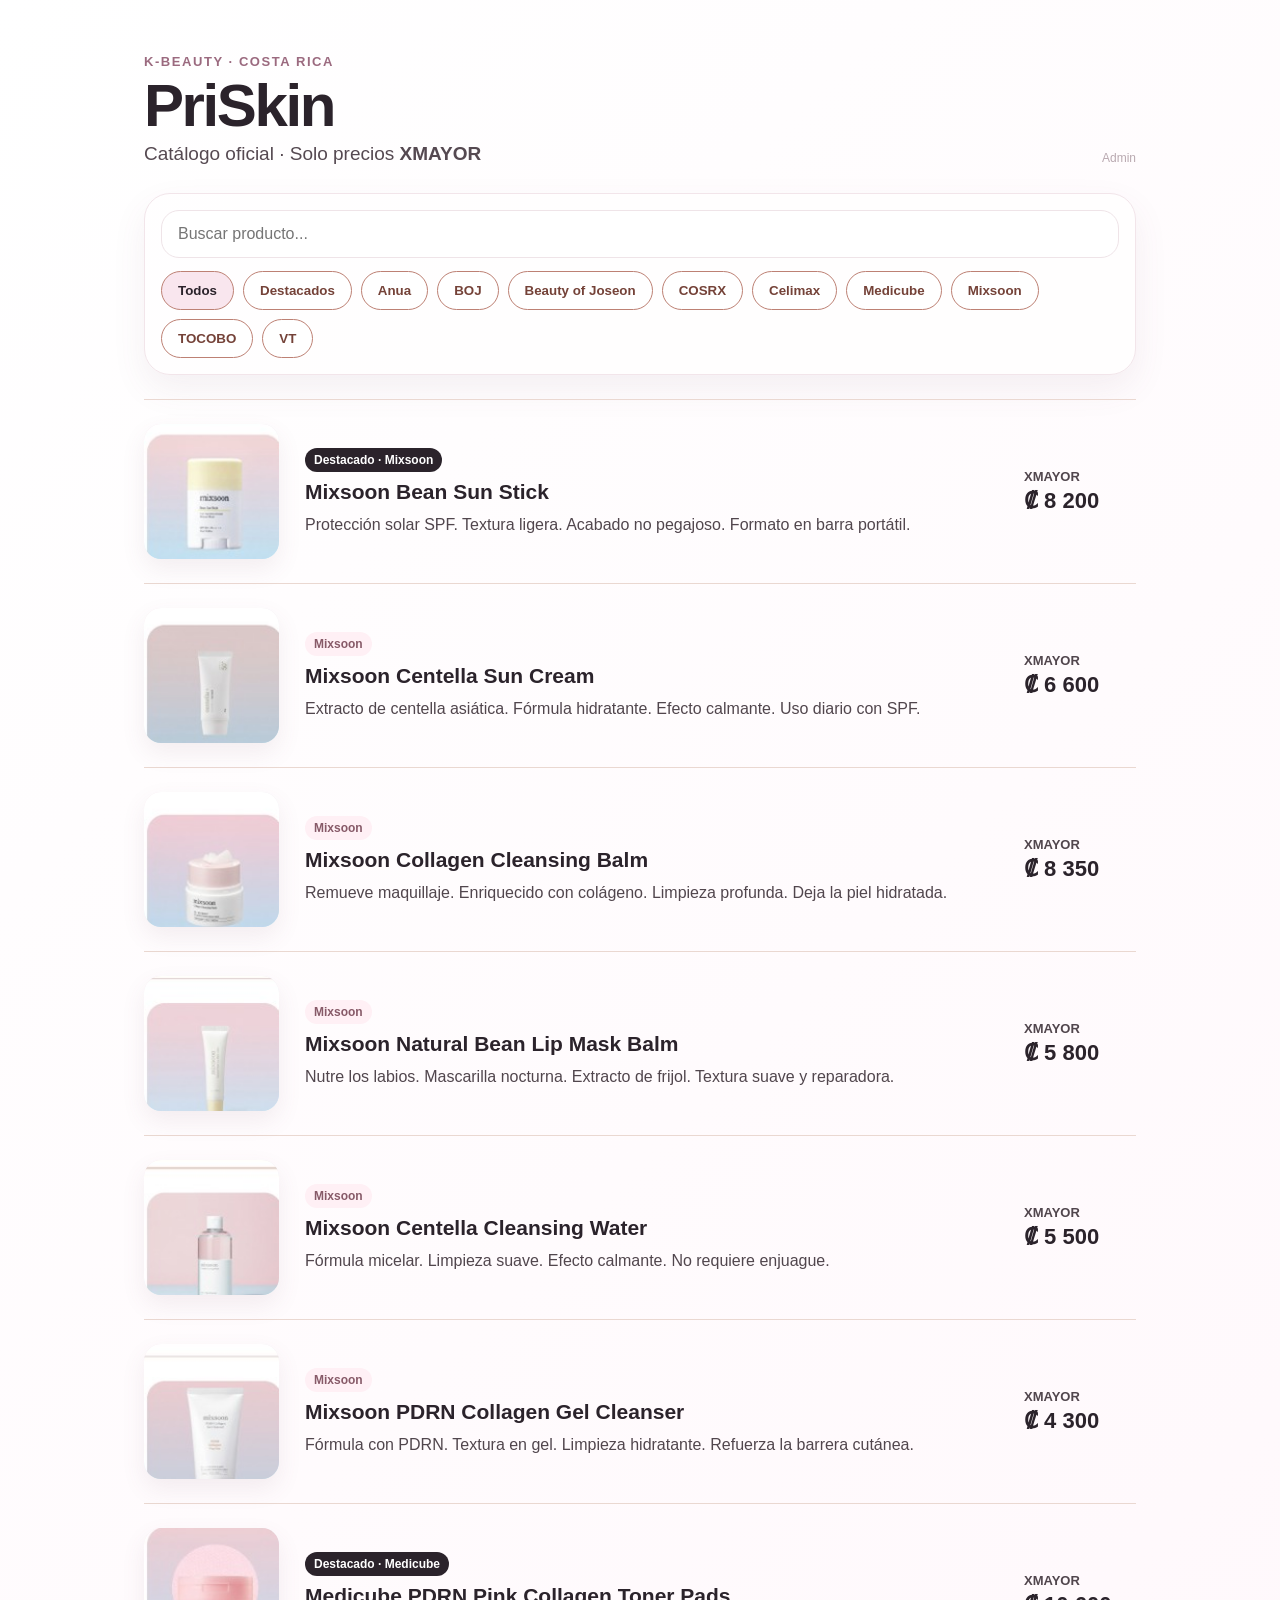
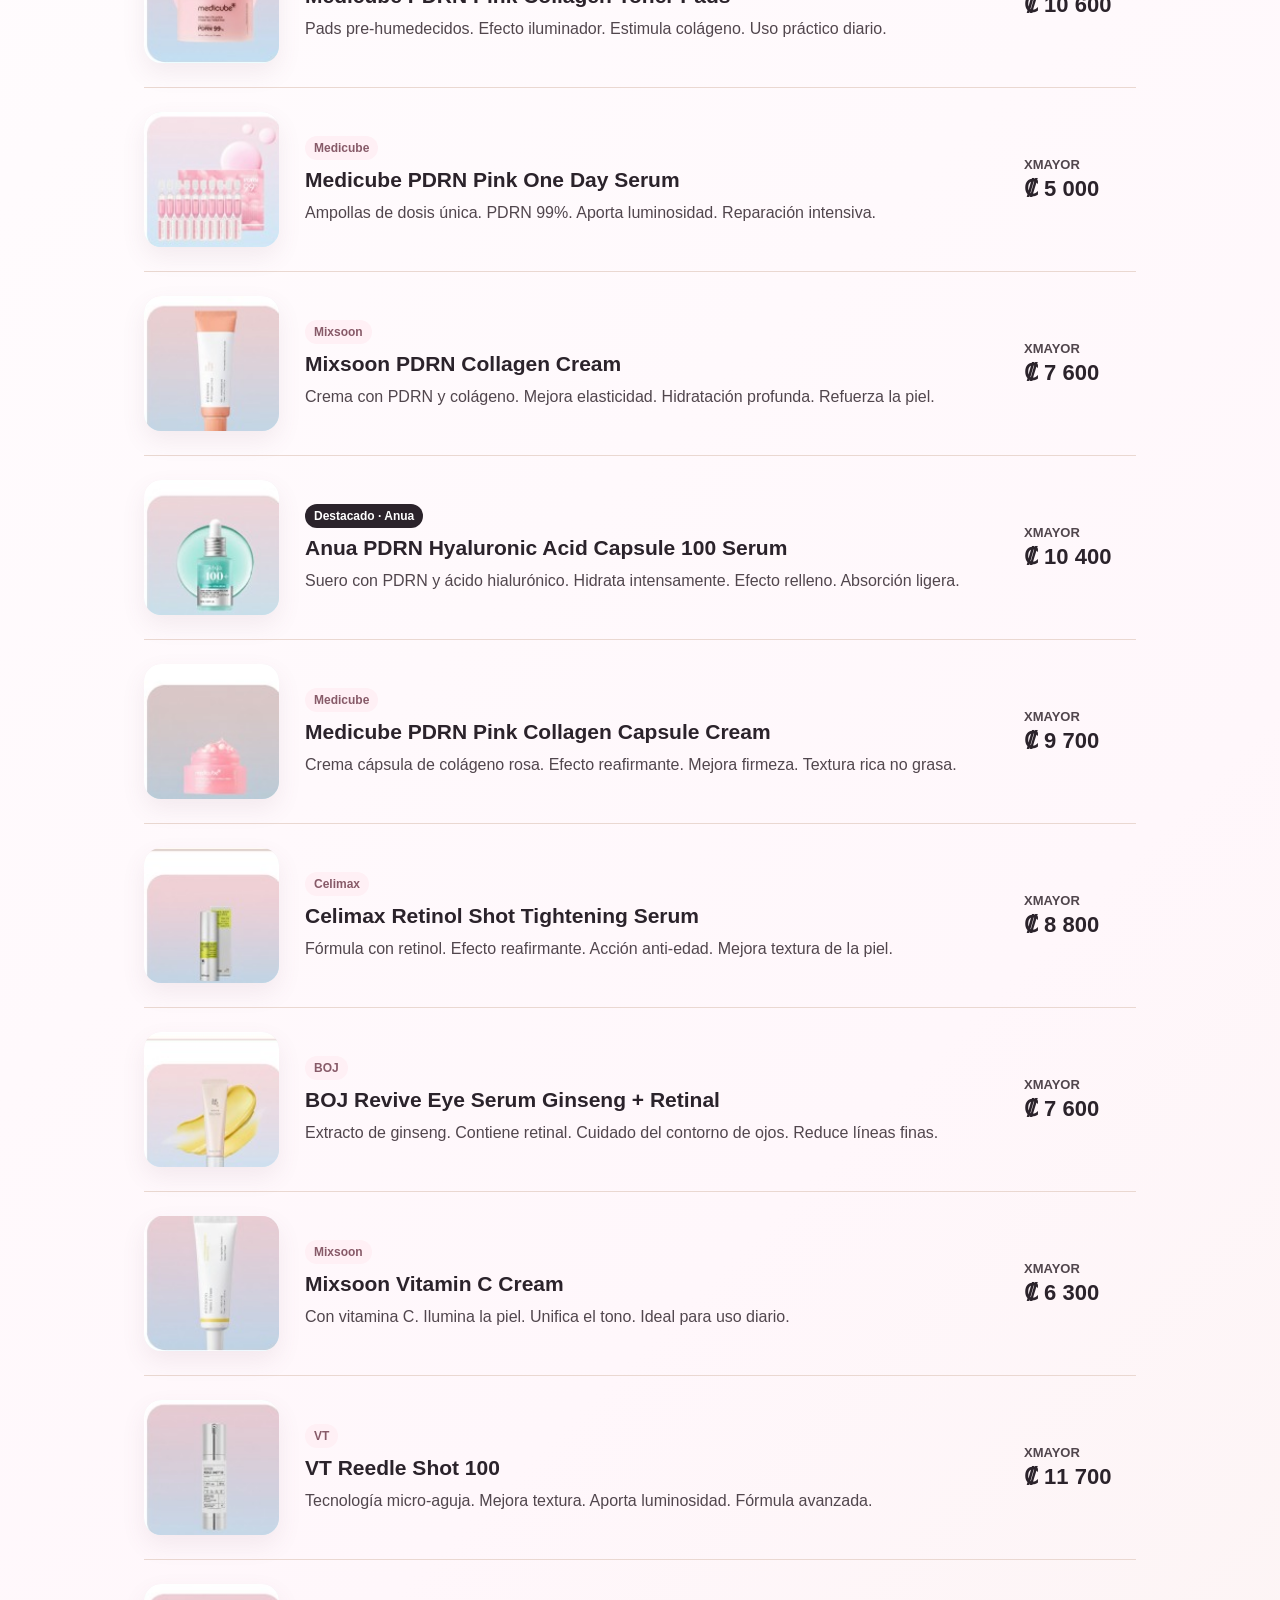
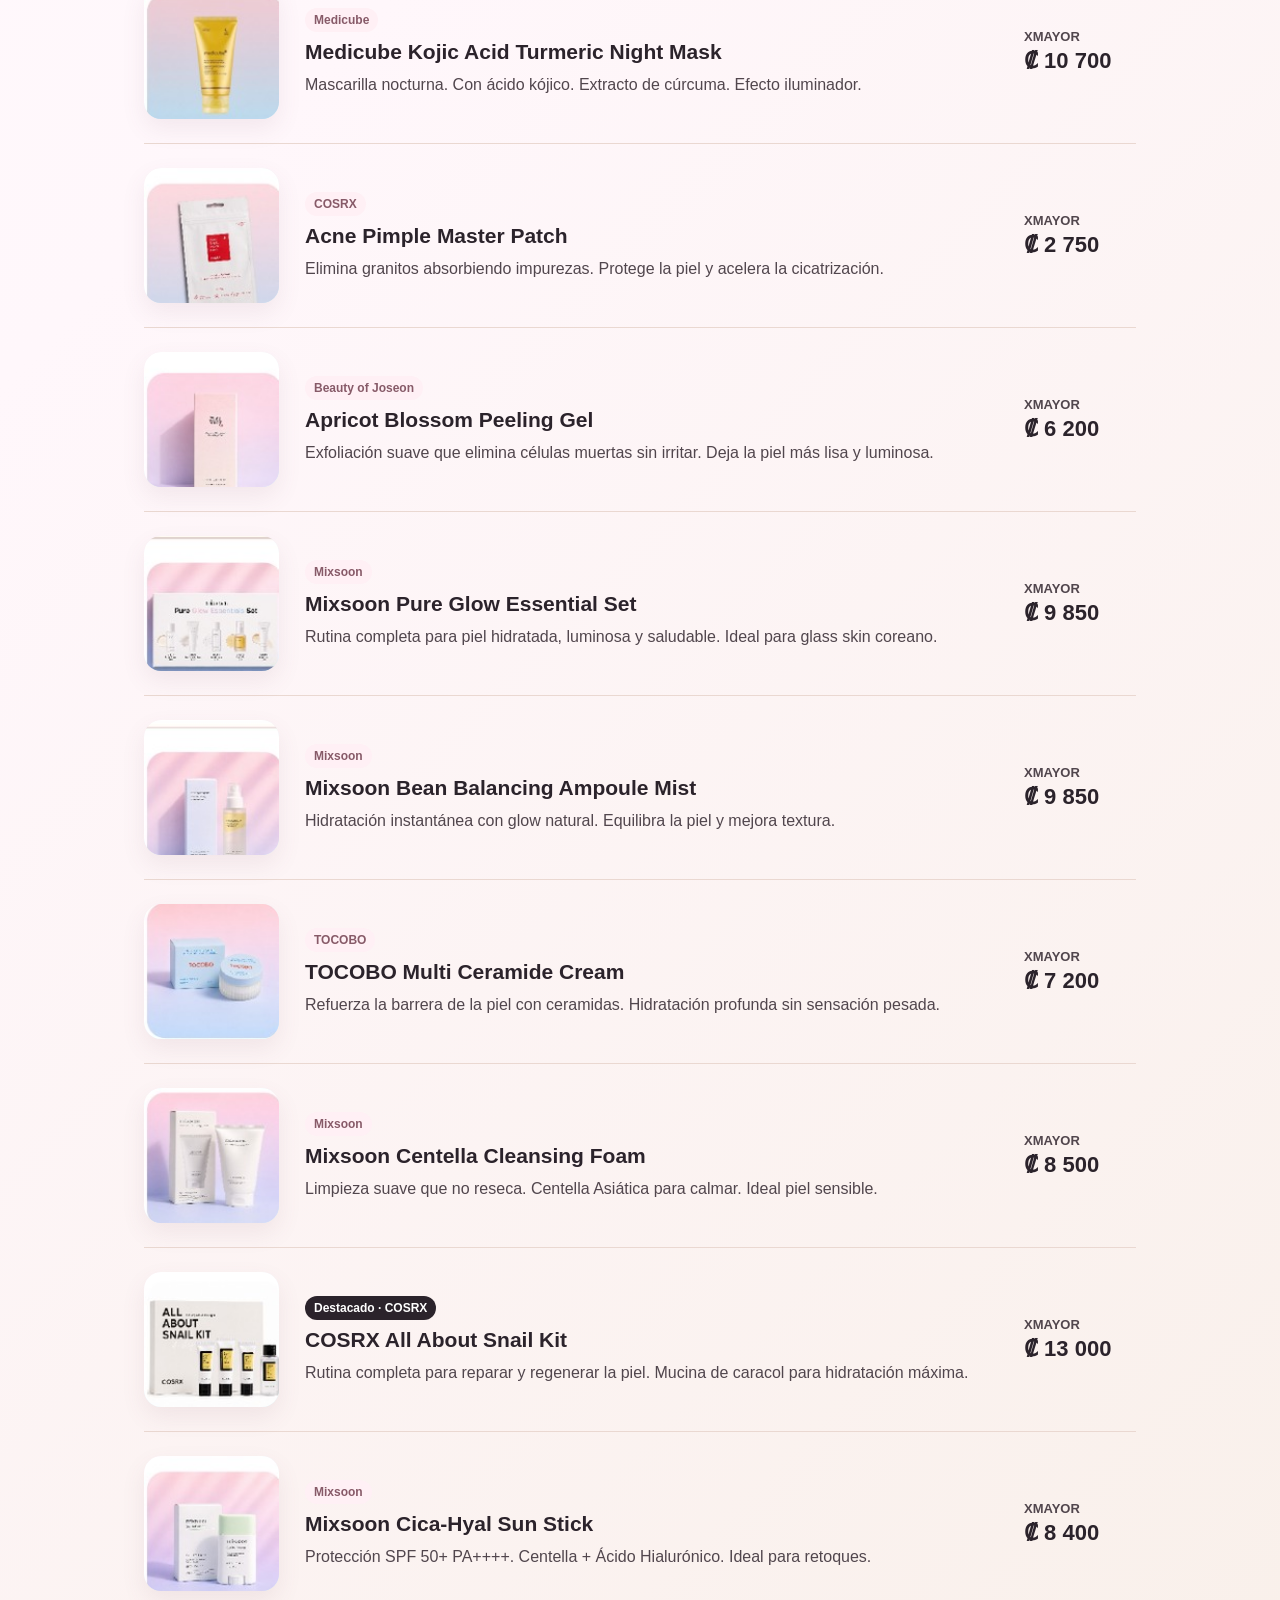
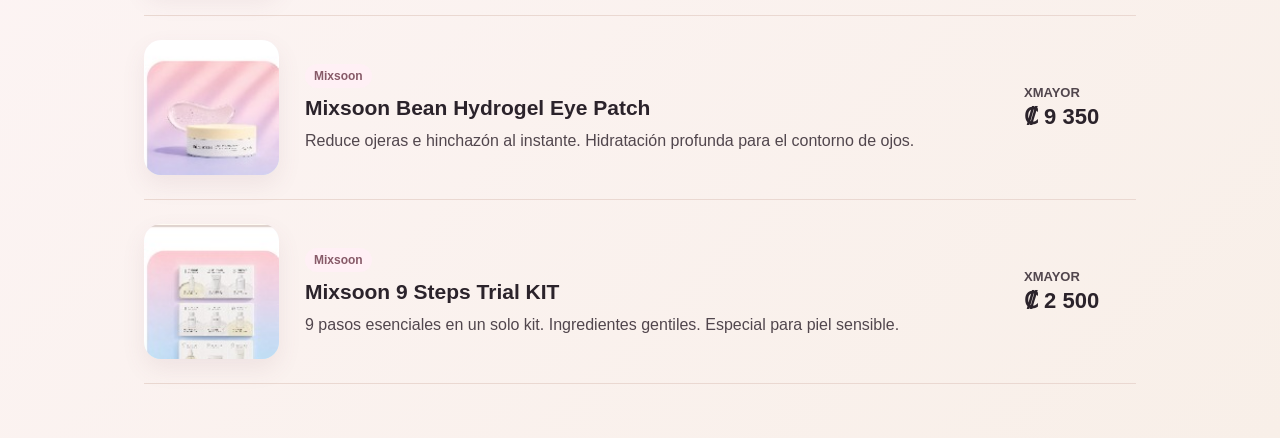
==== index.html @ 5df3b6a4 "Add files via upload Versión 1 PriSkin" ====
<!doctype html>
<html lang="es">
<head>
<meta charset="utf-8"><meta name="viewport" content="width=device-width, initial-scale=1">
<title>PriSkin · Catálogo</title>
<link rel="stylesheet" href="css/styles.css">
</head>
<body>
<main class="page">
  <header class="hero">
    <div>
      <div class="eyebrow">K-Beauty · Costa Rica</div>
      <h1>PriSkin</h1>
      <p>Catálogo oficial · Solo precios <strong>XMAYOR</strong></p>
    </div>
    <a class="admin-link" href="admin.html">Admin</a>
  </header>

  <section class="tools">
    <input id="search" placeholder="Buscar producto...">
    <div id="filters" class="filters"></div>
  </section>

  <section id="catalog" class="catalog"></section>
</main>
<script src="js/catalog.js"></script>
</body>
</html>
---- css/styles.css ----
:root{--ink:#2b232b;--muted:#756871;--line:#ead8d1;--rose:#f9e6ee;--rose2:#fff6fa;--blue:#d5f1f7;--accent:#bd8174;--white:#fff}
*{box-sizing:border-box} body{margin:0;font-family:Arial,Helvetica,sans-serif;background:linear-gradient(135deg,#fff,#fff7fb 55%,#f8efe8);color:var(--ink)}
.page{width:min(1080px,100%);margin:auto;padding:54px 44px}.hero{display:flex;justify-content:space-between;gap:22px;align-items:flex-end;margin-bottom:28px}.small-hero{align-items:center}
.eyebrow{font-size:13px;text-transform:uppercase;letter-spacing:.12em;color:#9b6a7f;font-weight:900;margin-bottom:9px}
h1{font-size:60px;letter-spacing:-2.4px;line-height:.92;margin:0 0 10px;font-weight:900}.hero p{margin:0;color:#554951;font-size:19px}.admin-link{font-size:12px;color:#b9a9b0;text-decoration:none}.admin-link:hover{color:#2b232b}
.tools{background:rgba(255,255,255,.7);border:1px solid #f2e5ea;border-radius:26px;padding:16px;margin-bottom:24px;box-shadow:0 14px 34px rgba(120,80,100,.08)}
.tools input,.login input,.form input,.form textarea,.file-label{width:100%;border:1px solid #efe4e8;border-radius:18px;padding:14px 16px;font:inherit;font-size:16px;background:white}
.filters{display:flex;gap:9px;flex-wrap:wrap;margin-top:13px}.filter{background:#fff;border:1.4px solid var(--accent);color:#744238}.filter.active{background:var(--rose);color:#2b232b}
button,.button{border:0;border-radius:999px;background:var(--ink);color:#fff;padding:11px 16px;font-weight:800;cursor:pointer;text-decoration:none;display:inline-block}button.light,.button.light{background:#f5e7ee;color:#6c4054}
.catalog{border-top:1px solid var(--line)}.card{position:relative;display:grid;grid-template-columns:135px 1fr 112px;gap:26px;align-items:center;min-height:175px;border-bottom:1px solid var(--line);padding:24px 0}
.photo{width:135px;height:135px;border-radius:17px;overflow:hidden;background:linear-gradient(160deg,var(--rose),var(--blue));box-shadow:0 10px 24px rgba(120,80,100,.09)}.photo img{width:100%;height:100%;object-fit:cover;display:block}
.badge{display:inline-block;font-size:12px;color:#875a68;background:#fff0f5;padding:5px 9px;border-radius:999px;font-weight:800;margin-bottom:8px}.featured{background:#2b232b;color:white}
.info h2{font-size:21px;line-height:1.14;margin:0 0 10px}.info p{font-size:16px;line-height:1.36;color:#51464d;margin:0}.price span{display:block;font-size:13px;color:#51464d;font-weight:700;margin-bottom:4px}.price strong{display:block;font-size:22px;white-space:nowrap}.unavailable{opacity:.45}
.login{max-width:430px;margin:70px auto;background:#fff8fb;border:1px solid #efd9e3;border-radius:28px;padding:28px;box-shadow:0 18px 40px rgba(120,80,100,.1)}.login h1{font-size:42px}.login p,.note{color:var(--muted)}.login button{margin-top:12px;width:100%}.login small{display:block;margin-top:14px;color:var(--muted)}.hidden{display:none}
.actions{display:flex;gap:10px;flex-wrap:wrap}.admin-box{background:#fff8fb;border:1px solid #efd9e3;border-radius:24px;padding:20px;margin-bottom:26px}.admin-box h2{margin:0 0 14px}.form{display:grid;grid-template-columns:repeat(2,1fr);gap:10px;margin-bottom:12px}.form textarea{grid-column:1/-1;min-height:86px}.file-label input{margin-top:8px}.note{font-size:13px}.card-actions{display:flex;gap:8px;margin-top:14px;flex-wrap:wrap}.card-actions button{padding:8px 12px;font-size:13px}
@media(max-width:760px){.page{padding:28px 18px}.hero{flex-direction:column;align-items:flex-start}h1{font-size:46px}.card{grid-template-columns:100px 1fr;gap:14px}.photo{width:100px;height:100px}.price{grid-column:2}.form{grid-template-columns:1fr}}
@media print{@page{size:A4;margin:0}body{background:white}.page{width:auto;padding:42px 45px 20px}.admin-link,.tools,.admin-box,.actions,.card-actions{display:none!important}.hero{margin-bottom:20px}h1{font-size:42px;margin-bottom:8px}.hero p{font-size:16px}.card{grid-template-columns:92px 1fr 86px;gap:18px;min-height:122px;padding:12px 0;break-inside:avoid;page-break-inside:avoid}.photo{width:92px;height:92px}.badge{font-size:9px;padding:3px 6px;margin-bottom:5px}.info h2{font-size:14px;margin-bottom:5px}.info p{font-size:11.4px;line-height:1.22}.price span{font-size:9.5px}.price strong{font-size:13.5px}}
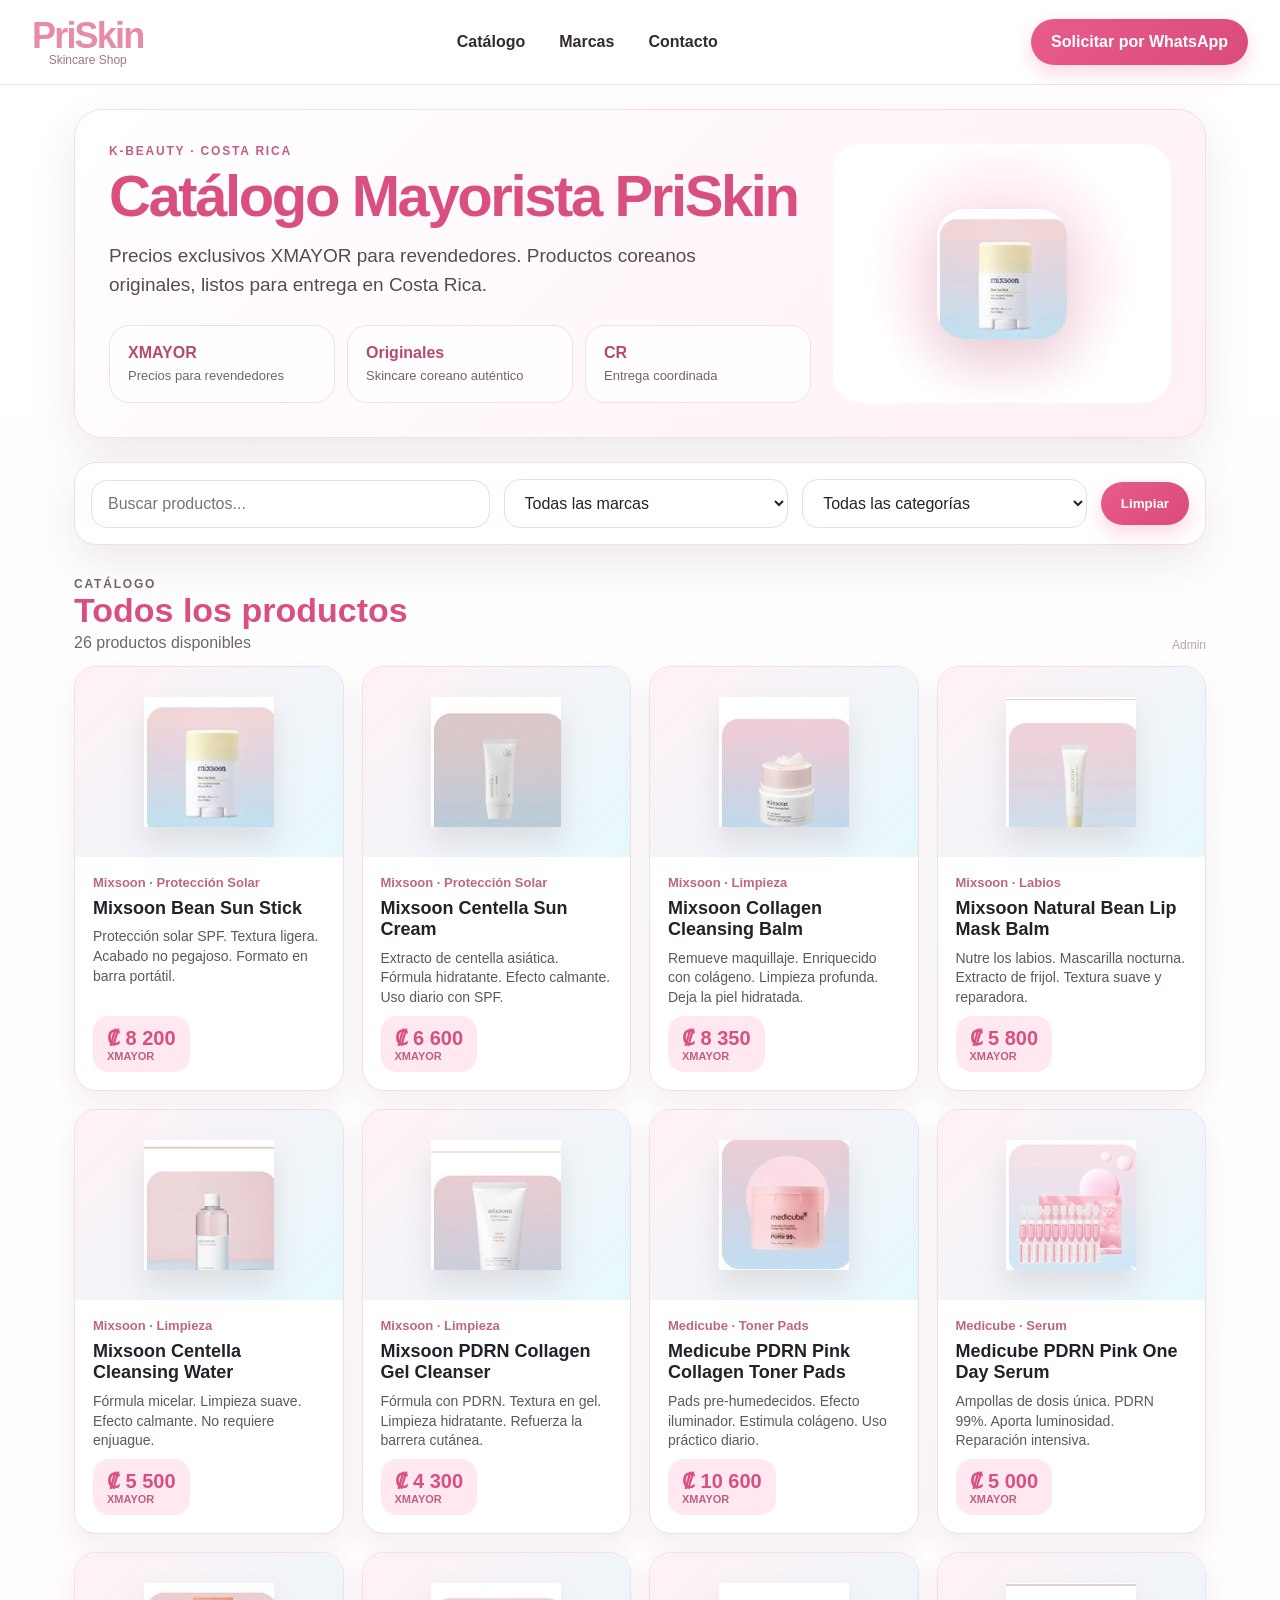
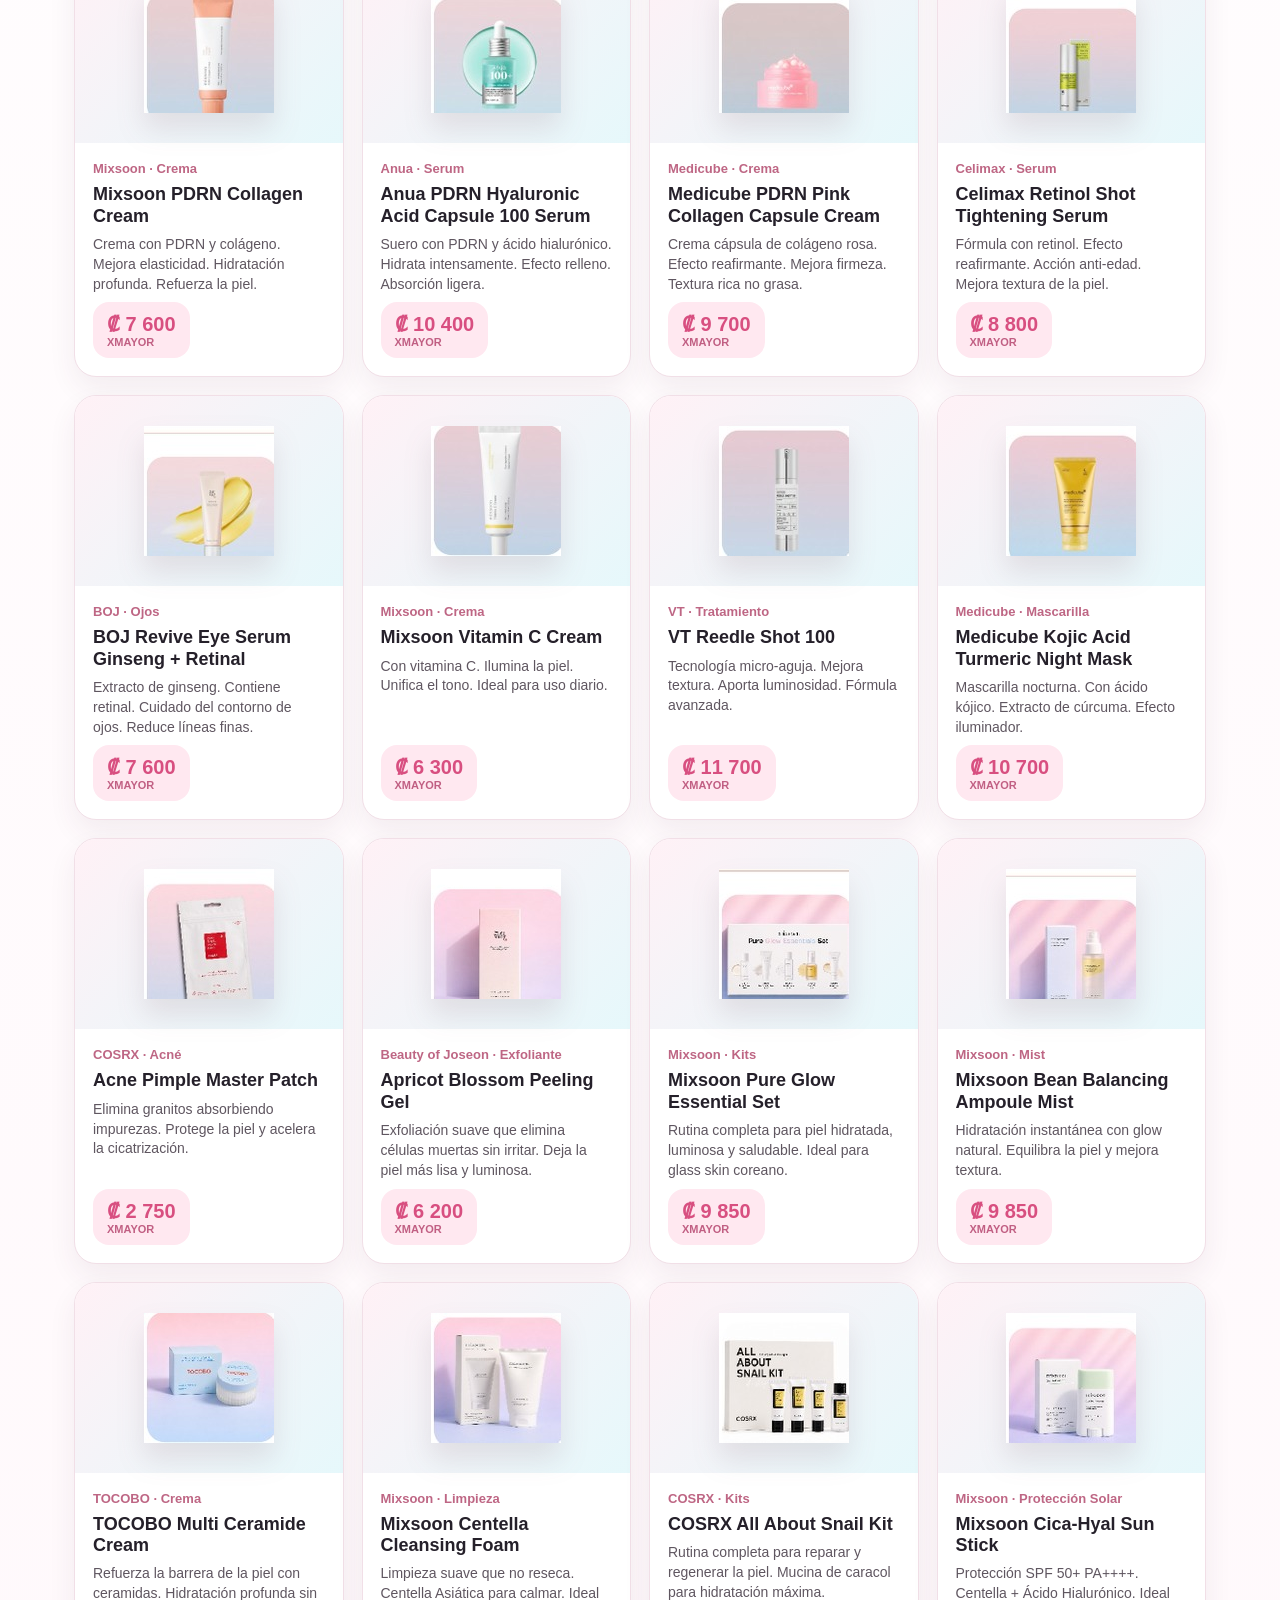
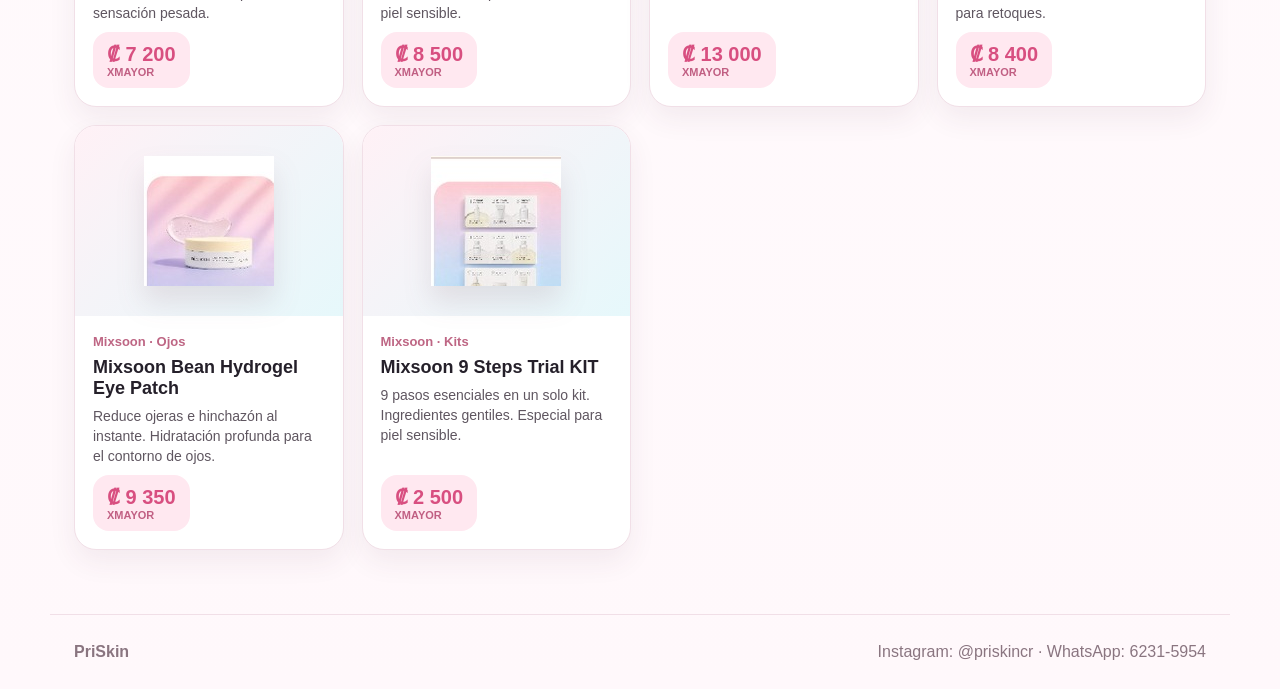
==== commit af3dcc5c: "Add files via upload PriSkin V2 Premium" ====
--- a/index.html
+++ b/index.html
@@ -2,27 +2,62 @@
 <html lang="es">
 <head>
 <meta charset="utf-8"><meta name="viewport" content="width=device-width, initial-scale=1">
-<title>PriSkin · Catálogo</title>
+<title>PriSkin · Catálogo Mayorista</title>
+<meta name="description" content="Catálogo mayorista PriSkin Costa Rica">
 <link rel="stylesheet" href="css/styles.css">
 </head>
 <body>
-<main class="page">
-  <header class="hero">
+<header class="topbar">
+  <a class="logo" href="index.html"><span>PriSkin</span><small>Skincare Shop</small></a>
+  <nav>
+    <a href="#catalogo">Catálogo</a>
+    <a href="#marcas">Marcas</a>
+    <a href="#contacto">Contacto</a>
+  </nav>
+  <a class="whatsapp" target="_blank" href="https://wa.me/50662315954">Solicitar por WhatsApp</a>
+</header>
+
+<main>
+  <section class="hero">
+    <div class="hero-copy">
+      <p class="eyebrow">K-Beauty · Costa Rica</p>
+      <h1>Catálogo Mayorista PriSkin</h1>
+      <p class="lead">Precios exclusivos XMAYOR para revendedores. Productos coreanos originales, listos para entrega en Costa Rica.</p>
+      <div class="hero-badges">
+        <div><strong>XMAYOR</strong><span>Precios para revendedores</span></div>
+        <div><strong>Originales</strong><span>Skincare coreano auténtico</span></div>
+        <div><strong>CR</strong><span>Entrega coordinada</span></div>
+      </div>
+    </div>
+    <div class="hero-art">
+      <img id="heroImg" src="images/01-mixsoon-bean-sun-stick.jpg" alt="PriSkin producto destacado">
+    </div>
+  </section>
+
+  <section class="filters-card" id="catalogo">
+    <input id="search" placeholder="Buscar productos...">
+    <select id="brandSelect"><option value="">Todas las marcas</option></select>
+    <select id="catSelect"><option value="">Todas las categorías</option></select>
+    <button id="clearBtn">Limpiar</button>
+  </section>
+
+  <section class="section-head">
     <div>
-      <div class="eyebrow">K-Beauty · Costa Rica</div>
-      <h1>PriSkin</h1>
-      <p>Catálogo oficial · Solo precios <strong>XMAYOR</strong></p>
+      <p class="eyebrow">Catálogo</p>
+      <h2>Todos los productos</h2>
+      <p id="countText"></p>
     </div>
     <a class="admin-link" href="admin.html">Admin</a>
-  </header>
-
-  <section class="tools">
-    <input id="search" placeholder="Buscar producto...">
-    <div id="filters" class="filters"></div>
   </section>
 
-  <section id="catalog" class="catalog"></section>
+  <section class="grid" id="productGrid"></section>
 </main>
+
+<footer id="contacto">
+  <strong>PriSkin</strong>
+  <span>Instagram: @priskincr · WhatsApp: 6231-5954</span>
+</footer>
+
 <script src="js/catalog.js"></script>
 </body>
 </html>
--- a/css/styles.css
+++ b/css/styles.css
@@ -1,18 +1,18 @@
 
-:root{--ink:#2b232b;--muted:#756871;--line:#ead8d1;--rose:#f9e6ee;--rose2:#fff6fa;--blue:#d5f1f7;--accent:#bd8174;--white:#fff}
-*{box-sizing:border-box} body{margin:0;font-family:Arial,Helvetica,sans-serif;background:linear-gradient(135deg,#fff,#fff7fb 55%,#f8efe8);color:var(--ink)}
-.page{width:min(1080px,100%);margin:auto;padding:54px 44px}.hero{display:flex;justify-content:space-between;gap:22px;align-items:flex-end;margin-bottom:28px}.small-hero{align-items:center}
-.eyebrow{font-size:13px;text-transform:uppercase;letter-spacing:.12em;color:#9b6a7f;font-weight:900;margin-bottom:9px}
-h1{font-size:60px;letter-spacing:-2.4px;line-height:.92;margin:0 0 10px;font-weight:900}.hero p{margin:0;color:#554951;font-size:19px}.admin-link{font-size:12px;color:#b9a9b0;text-decoration:none}.admin-link:hover{color:#2b232b}
-.tools{background:rgba(255,255,255,.7);border:1px solid #f2e5ea;border-radius:26px;padding:16px;margin-bottom:24px;box-shadow:0 14px 34px rgba(120,80,100,.08)}
-.tools input,.login input,.form input,.form textarea,.file-label{width:100%;border:1px solid #efe4e8;border-radius:18px;padding:14px 16px;font:inherit;font-size:16px;background:white}
-.filters{display:flex;gap:9px;flex-wrap:wrap;margin-top:13px}.filter{background:#fff;border:1.4px solid var(--accent);color:#744238}.filter.active{background:var(--rose);color:#2b232b}
-button,.button{border:0;border-radius:999px;background:var(--ink);color:#fff;padding:11px 16px;font-weight:800;cursor:pointer;text-decoration:none;display:inline-block}button.light,.button.light{background:#f5e7ee;color:#6c4054}
-.catalog{border-top:1px solid var(--line)}.card{position:relative;display:grid;grid-template-columns:135px 1fr 112px;gap:26px;align-items:center;min-height:175px;border-bottom:1px solid var(--line);padding:24px 0}
-.photo{width:135px;height:135px;border-radius:17px;overflow:hidden;background:linear-gradient(160deg,var(--rose),var(--blue));box-shadow:0 10px 24px rgba(120,80,100,.09)}.photo img{width:100%;height:100%;object-fit:cover;display:block}
-.badge{display:inline-block;font-size:12px;color:#875a68;background:#fff0f5;padding:5px 9px;border-radius:999px;font-weight:800;margin-bottom:8px}.featured{background:#2b232b;color:white}
-.info h2{font-size:21px;line-height:1.14;margin:0 0 10px}.info p{font-size:16px;line-height:1.36;color:#51464d;margin:0}.price span{display:block;font-size:13px;color:#51464d;font-weight:700;margin-bottom:4px}.price strong{display:block;font-size:22px;white-space:nowrap}.unavailable{opacity:.45}
-.login{max-width:430px;margin:70px auto;background:#fff8fb;border:1px solid #efd9e3;border-radius:28px;padding:28px;box-shadow:0 18px 40px rgba(120,80,100,.1)}.login h1{font-size:42px}.login p,.note{color:var(--muted)}.login button{margin-top:12px;width:100%}.login small{display:block;margin-top:14px;color:var(--muted)}.hidden{display:none}
-.actions{display:flex;gap:10px;flex-wrap:wrap}.admin-box{background:#fff8fb;border:1px solid #efd9e3;border-radius:24px;padding:20px;margin-bottom:26px}.admin-box h2{margin:0 0 14px}.form{display:grid;grid-template-columns:repeat(2,1fr);gap:10px;margin-bottom:12px}.form textarea{grid-column:1/-1;min-height:86px}.file-label input{margin-top:8px}.note{font-size:13px}.card-actions{display:flex;gap:8px;margin-top:14px;flex-wrap:wrap}.card-actions button{padding:8px 12px;font-size:13px}
-@media(max-width:760px){.page{padding:28px 18px}.hero{flex-direction:column;align-items:flex-start}h1{font-size:46px}.card{grid-template-columns:100px 1fr;gap:14px}.photo{width:100px;height:100px}.price{grid-column:2}.form{grid-template-columns:1fr}}
-@media print{@page{size:A4;margin:0}body{background:white}.page{width:auto;padding:42px 45px 20px}.admin-link,.tools,.admin-box,.actions,.card-actions{display:none!important}.hero{margin-bottom:20px}h1{font-size:42px;margin-bottom:8px}.hero p{font-size:16px}.card{grid-template-columns:92px 1fr 86px;gap:18px;min-height:122px;padding:12px 0;break-inside:avoid;page-break-inside:avoid}.photo{width:92px;height:92px}.badge{font-size:9px;padding:3px 6px;margin-bottom:5px}.info h2{font-size:14px;margin-bottom:5px}.info p{font-size:11.4px;line-height:1.22}.price span{font-size:9.5px}.price strong{font-size:13.5px}}
+:root{--pink:#e95b8a;--pink2:#ffeaf2;--soft:#fff7fa;--ink:#25202a;--muted:#6f6470;--line:#f1dfe7;--cream:#fffaf7;--shadow:0 18px 45px rgba(84,48,64,.10)}
+*{box-sizing:border-box} body{margin:0;font-family:Inter,Arial,Helvetica,sans-serif;background:linear-gradient(180deg,#fff,#fff8fb);color:var(--ink)}
+a{text-decoration:none;color:inherit}.topbar{position:sticky;top:0;z-index:10;display:flex;align-items:center;justify-content:space-between;gap:24px;padding:18px 32px;background:rgba(255,255,255,.88);backdrop-filter:blur(14px);border-bottom:1px solid var(--line)}
+.logo{display:flex;flex-direction:column;line-height:1}.logo span{font-size:36px;font-weight:900;letter-spacing:-1.8px;color:#e88aaa}.logo small{font-size:12px;color:#9b7885;text-align:center}nav{display:flex;gap:34px;font-weight:800;color:#332b33}nav a{padding:8px 0}nav a:hover{color:var(--pink)}
+.whatsapp,button{border:0;border-radius:999px;background:linear-gradient(135deg,var(--pink),#d94b78);color:white;padding:14px 20px;font-weight:900;cursor:pointer;box-shadow:0 8px 20px rgba(233,91,138,.24)}button.light,.light{background:#fff;color:#7b5263;border:1px solid var(--line);box-shadow:none}
+main{width:min(1180px,100%);margin:auto;padding:24px}.hero{display:grid;grid-template-columns:1.35fr .65fr;gap:22px;align-items:stretch;background:linear-gradient(135deg,#fff,#fff0f5);border:1px solid var(--line);border-radius:28px;padding:34px;box-shadow:var(--shadow);overflow:hidden}
+.eyebrow{margin:0 0 10px;text-transform:uppercase;letter-spacing:.15em;color:#c15f83;font-weight:900;font-size:12px}.hero h1{font-size:58px;line-height:.95;letter-spacing:-2.4px;margin:0 0 14px;color:#d84f80}.lead{font-size:19px;line-height:1.5;color:#554b55;max-width:650px}
+.hero-badges{display:grid;grid-template-columns:repeat(3,1fr);gap:12px;margin-top:26px}.hero-badges div{background:rgba(255,255,255,.75);border:1px solid var(--line);border-radius:20px;padding:18px}.hero-badges strong{display:block;color:#b94870;margin-bottom:4px}.hero-badges span{font-size:13px;color:var(--muted)}
+.hero-art{display:flex;align-items:center;justify-content:center;background:radial-gradient(circle,#ffd8e5,#fff 65%);border-radius:28px}.hero-art img{max-width:86%;border-radius:28px;filter:drop-shadow(0 20px 24px rgba(120,60,80,.16))}
+.filters-card{display:grid;grid-template-columns:1.4fr 1fr 1fr auto;gap:14px;align-items:center;background:white;border:1px solid var(--line);border-radius:22px;padding:16px;margin:24px 0;box-shadow:var(--shadow)}input,select,textarea,label{width:100%;border:1px solid #eadce3;border-radius:16px;padding:14px 16px;background:white;font:inherit;color:var(--ink)}
+.section-head{display:flex;justify-content:space-between;align-items:flex-end;margin:28px 0 14px}.section-head h2{margin:0;font-size:34px;color:#d84f80}.section-head p{margin:4px 0 0;color:var(--muted)}.admin-link{font-size:12px;color:#baa3ad}
+.grid{display:grid;grid-template-columns:repeat(4,1fr);gap:18px}.card{position:relative;background:white;border:1px solid var(--line);border-radius:22px;overflow:hidden;box-shadow:0 12px 28px rgba(84,48,64,.07);display:flex;flex-direction:column;min-height:405px}.pic{height:190px;background:linear-gradient(135deg,#fff1f6,#e6f8fb);display:flex;align-items:center;justify-content:center}.pic img{max-width:82%;max-height:82%;object-fit:contain;filter:drop-shadow(0 16px 14px rgba(100,60,75,.12))}.card-body{padding:18px;display:flex;flex-direction:column;gap:8px;flex:1}.brand{color:#be6684;font-size:13px;font-weight:900}.card h3{margin:0;font-size:18px;line-height:1.18}.card p{margin:0;color:#5f5660;line-height:1.42;font-size:14px}.price{margin-top:auto;display:inline-flex;flex-direction:column;align-items:flex-start;background:#ffe8f0;border-radius:16px;padding:10px 14px;width:max-content}.price strong{font-size:20px;color:#d84f80}.price span{font-size:11px;color:#c15f83;font-weight:900}
+footer{width:min(1180px,100%);margin:40px auto 0;padding:28px 24px;color:#8a7580;border-top:1px solid var(--line);display:flex;justify-content:space-between}
+.login-card{max-width:420px;margin:90px auto;background:white;border:1px solid var(--line);border-radius:26px;padding:28px;box-shadow:var(--shadow)}.login-card h1{margin:0 0 8px;color:#d84f80}.login-card p,.login-card small{color:var(--muted)}.login-card button{width:100%;margin-top:12px}.hidden{display:none!important}
+.admin{width:100%;display:grid;grid-template-columns:280px 1fr;min-height:100vh;padding:0}.admin aside{background:#2b2028;color:white;padding:30px;display:flex;flex-direction:column;gap:14px}.admin aside .logo span{color:#ffb7cc}.admin aside p{color:#d8bdc8;font-size:13px;line-height:1.5}.admin-main{padding:32px}.admin-header{display:flex;justify-content:space-between;align-items:center;margin-bottom:22px}.admin-header h1{margin:0;font-size:42px;color:#d84f80}.editor{display:grid;grid-template-columns:repeat(2,1fr);gap:12px;background:white;border:1px solid var(--line);border-radius:22px;padding:18px;margin-bottom:22px;box-shadow:var(--shadow)}.editor textarea{grid-column:1/-1;min-height:86px}.admin-list{display:grid;gap:12px}.admin-row{display:grid;grid-template-columns:76px 1fr auto;gap:16px;align-items:center;background:white;border:1px solid var(--line);border-radius:18px;padding:12px}.admin-row img{width:76px;height:76px;object-fit:cover;border-radius:14px}.admin-row h3{margin:0}.admin-row p{margin:4px 0;color:var(--muted)}.row-actions{display:flex;gap:8px;flex-wrap:wrap}.row-actions button{padding:9px 12px;font-size:13px}.unavailable{opacity:.45}
+@media(max-width:950px){.grid{grid-template-columns:repeat(2,1fr)}.hero{grid-template-columns:1fr}.filters-card{grid-template-columns:1fr}.hero-badges{grid-template-columns:1fr}.topbar nav{display:none}.admin{grid-template-columns:1fr}.admin aside{position:relative}.editor{grid-template-columns:1fr}}
+@media(max-width:560px){.topbar{padding:14px 18px}.logo span{font-size:30px}.whatsapp{padding:12px 14px;font-size:13px}main{padding:16px}.hero{padding:24px}.hero h1{font-size:42px}.grid{grid-template-columns:1fr}.section-head{align-items:flex-start;flex-direction:column}.admin-row{grid-template-columns:64px 1fr}.row-actions{grid-column:1/-1}footer{flex-direction:column;gap:8px}}
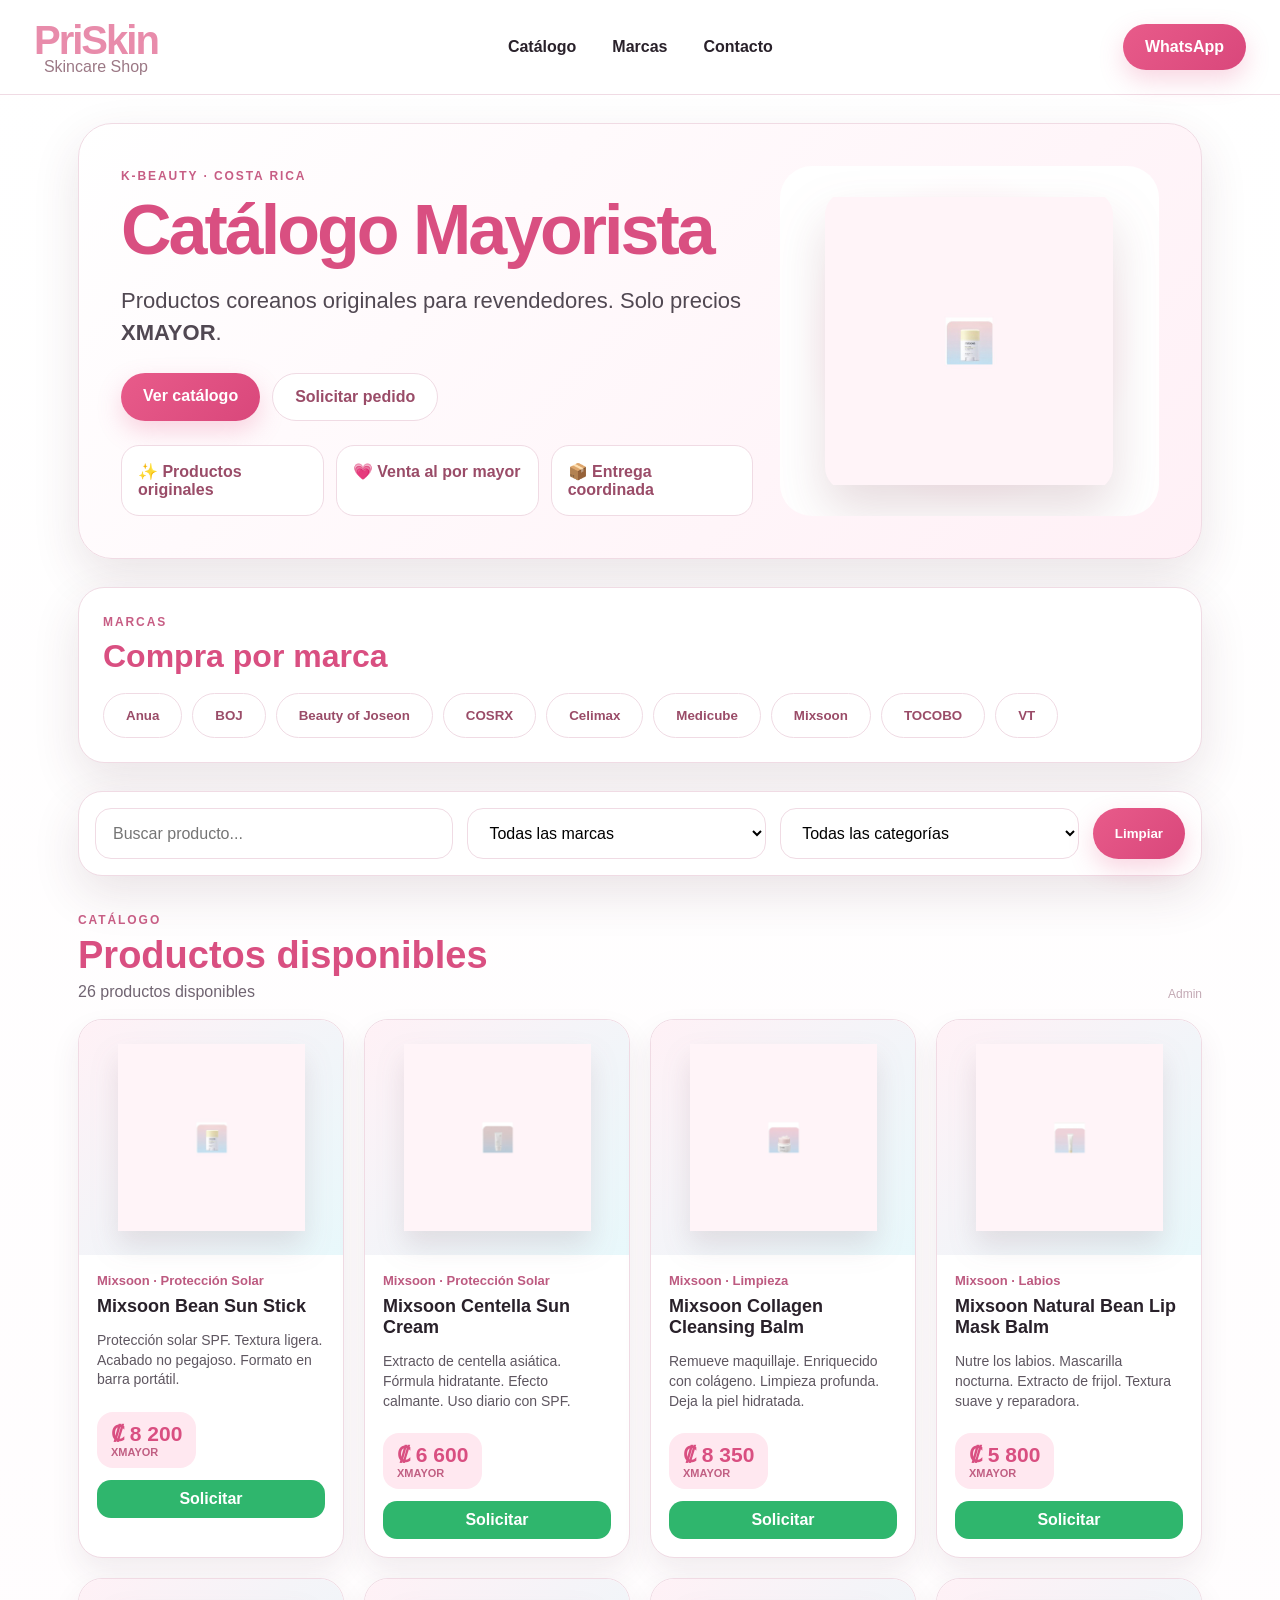
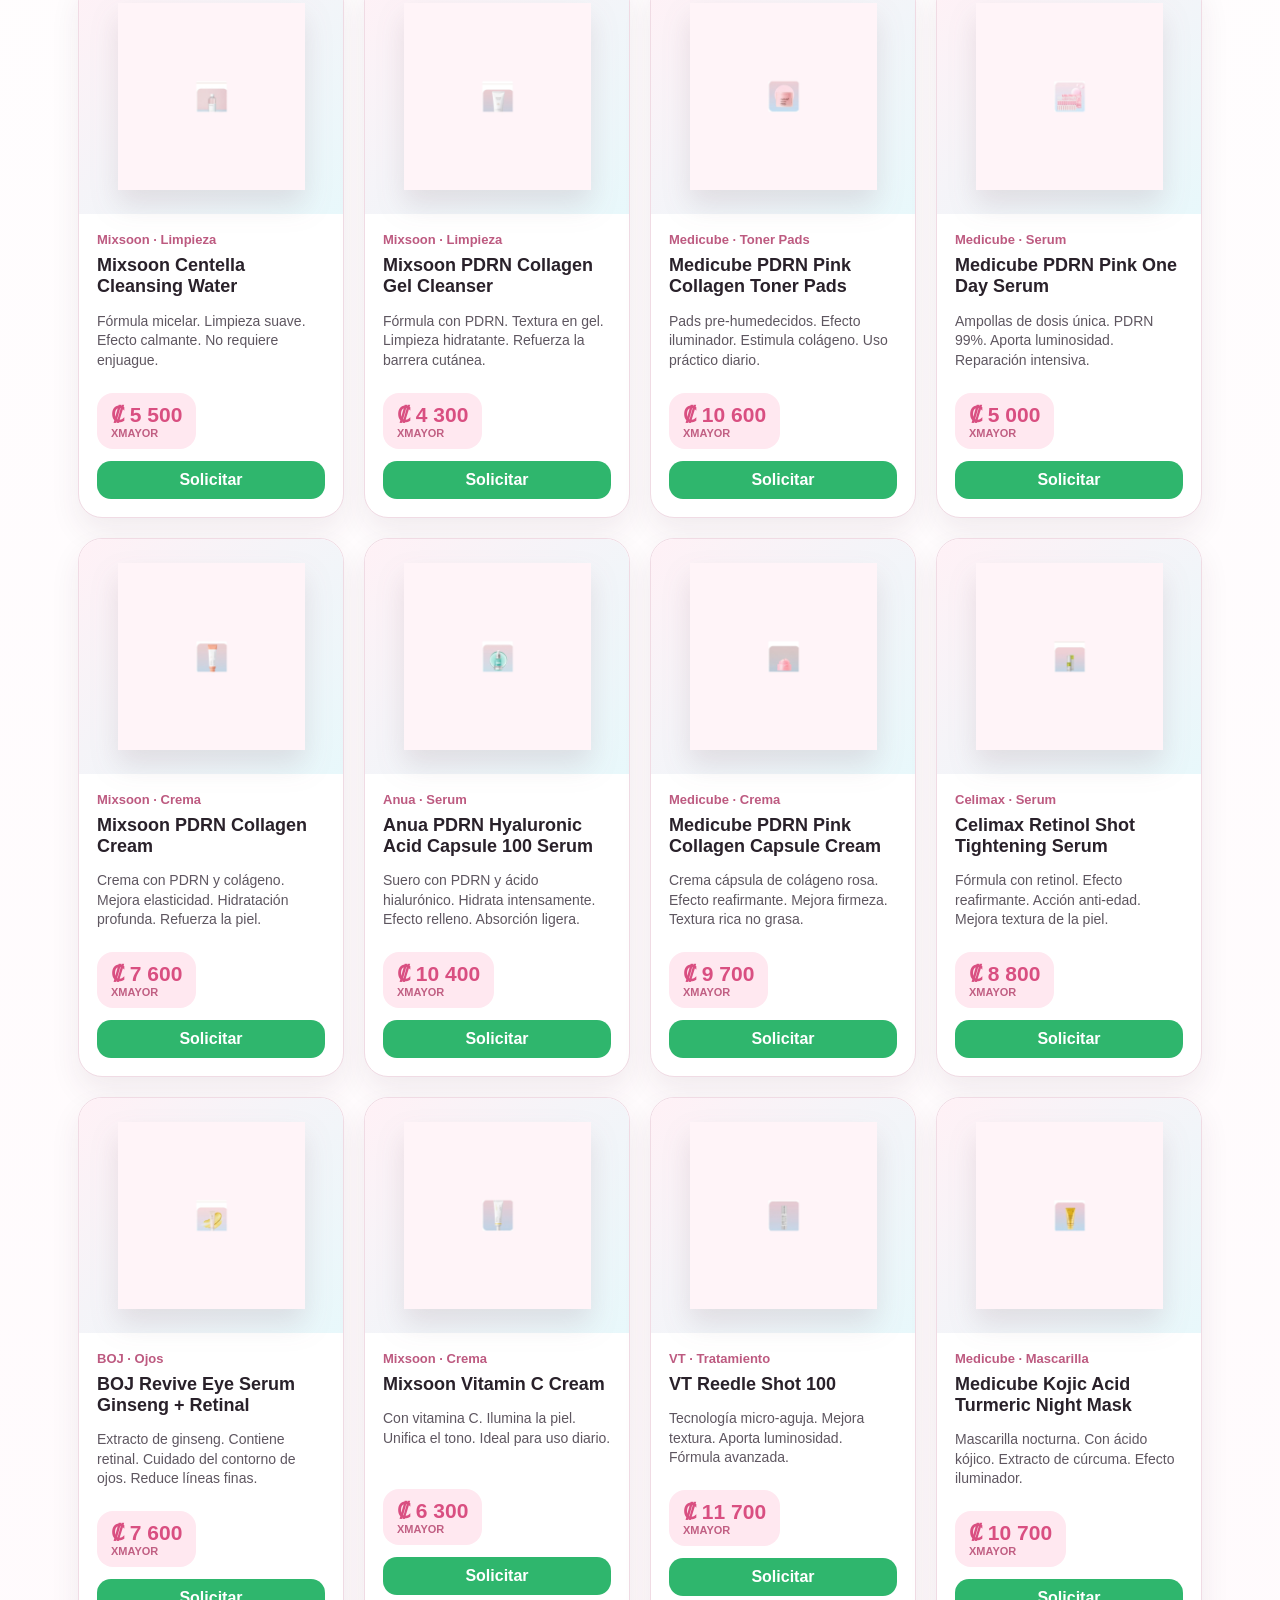
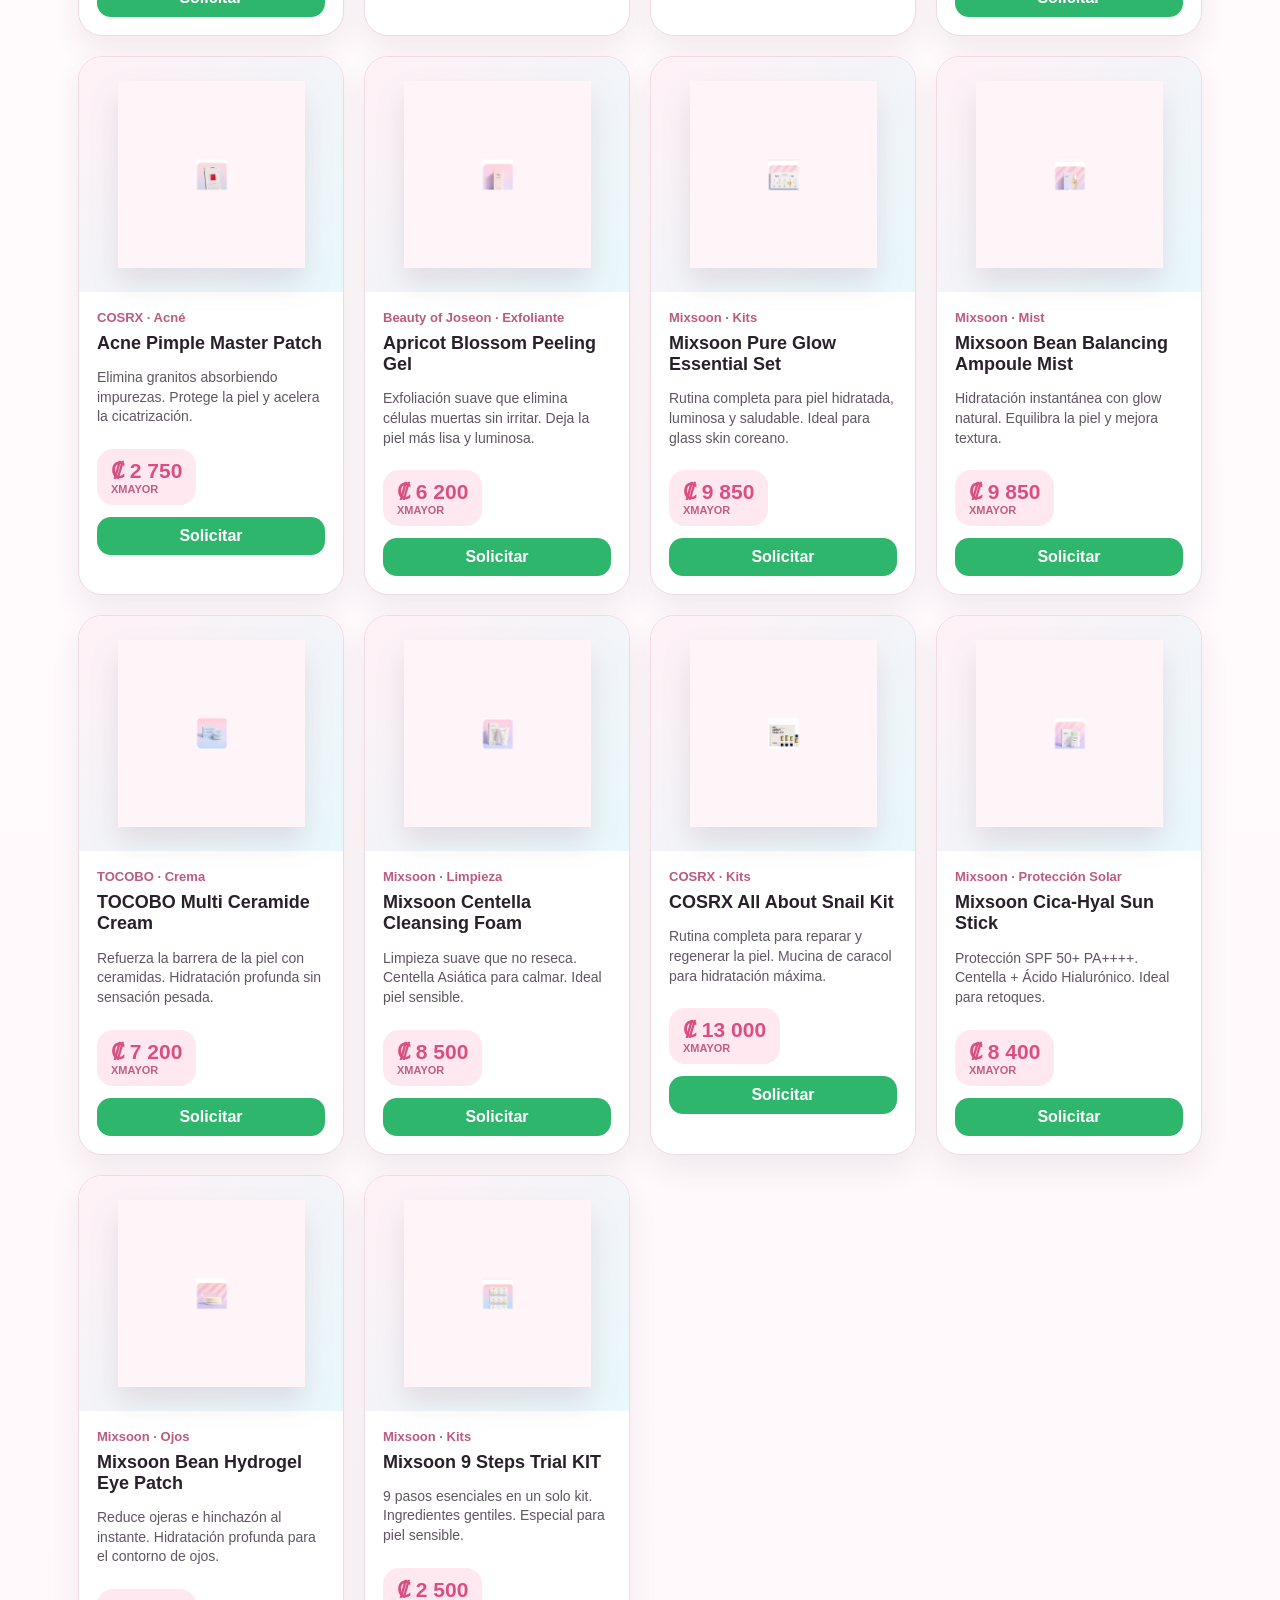
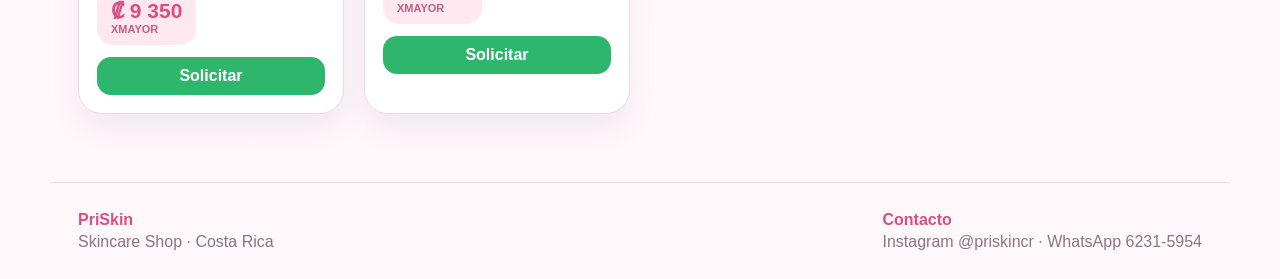
==== commit eec46c01: "Add files via upload priskinV4" ====
--- a/index.html
+++ b/index.html
@@ -3,61 +3,55 @@
 <head>
 <meta charset="utf-8"><meta name="viewport" content="width=device-width, initial-scale=1">
 <title>PriSkin · Catálogo Mayorista</title>
-<meta name="description" content="Catálogo mayorista PriSkin Costa Rica">
 <link rel="stylesheet" href="css/styles.css">
 </head>
 <body>
 <header class="topbar">
-  <a class="logo" href="index.html"><span>PriSkin</span><small>Skincare Shop</small></a>
-  <nav>
-    <a href="#catalogo">Catálogo</a>
-    <a href="#marcas">Marcas</a>
-    <a href="#contacto">Contacto</a>
-  </nav>
-  <a class="whatsapp" target="_blank" href="https://wa.me/50662315954">Solicitar por WhatsApp</a>
+  <a class="logo" href="#"><b>PriSkin</b><span>Skincare Shop</span></a>
+  <button class="mobile-menu" id="menuBtn">☰</button>
+  <nav id="navMenu"><a href="#catalogo">Catálogo</a><a href="#marcas">Marcas</a><a href="#contacto">Contacto</a></nav>
+  <a class="cta" target="_blank" href="https://wa.me/50662315954">WhatsApp</a>
 </header>
 
 <main>
   <section class="hero">
-    <div class="hero-copy">
-      <p class="eyebrow">K-Beauty · Costa Rica</p>
-      <h1>Catálogo Mayorista PriSkin</h1>
-      <p class="lead">Precios exclusivos XMAYOR para revendedores. Productos coreanos originales, listos para entrega en Costa Rica.</p>
-      <div class="hero-badges">
-        <div><strong>XMAYOR</strong><span>Precios para revendedores</span></div>
-        <div><strong>Originales</strong><span>Skincare coreano auténtico</span></div>
-        <div><strong>CR</strong><span>Entrega coordinada</span></div>
+    <div class="copy">
+      <span class="tag">K-Beauty · Costa Rica</span>
+      <h1>Catálogo Mayorista</h1>
+      <p>Productos coreanos originales para revendedores. Solo precios <b>XMAYOR</b>.</p>
+      <div class="buttons"><a href="#catalogo" class="btn">Ver catálogo</a><a target="_blank" href="https://wa.me/50662315954" class="btn ghost">Solicitar pedido</a></div>
+      <div class="benefits">
+        <div>✨ Productos originales</div><div>💗 Venta al por mayor</div><div>📦 Entrega coordinada</div>
       </div>
     </div>
-    <div class="hero-art">
-      <img id="heroImg" src="images/01-mixsoon-bean-sun-stick.jpg" alt="PriSkin producto destacado">
-    </div>
+    <div class="hero-product"><img id="heroImg" src="images/01-mixsoon-bean-sun-stick.jpg" alt="Producto destacado"></div>
   </section>
 
-  <section class="filters-card" id="catalogo">
-    <input id="search" placeholder="Buscar productos...">
+  <section id="marcas" class="brands-section">
+    <span class="tag">Marcas</span>
+    <h2>Compra por marca</h2>
+    <div id="brandButtons" class="brand-buttons"></div>
+  </section>
+
+  <section class="searchbox" id="catalogo">
+    <input id="search" placeholder="Buscar producto...">
     <select id="brandSelect"><option value="">Todas las marcas</option></select>
     <select id="catSelect"><option value="">Todas las categorías</option></select>
     <button id="clearBtn">Limpiar</button>
   </section>
 
-  <section class="section-head">
-    <div>
-      <p class="eyebrow">Catálogo</p>
-      <h2>Todos los productos</h2>
-      <p id="countText"></p>
-    </div>
-    <a class="admin-link" href="admin.html">Admin</a>
+  <section class="section-title">
+    <div><span class="tag">Catálogo</span><h2>Productos disponibles</h2><p id="countText"></p></div>
+    <a class="admin" href="admin.html">Admin</a>
   </section>
 
-  <section class="grid" id="productGrid"></section>
+  <section id="productGrid" class="grid"></section>
 </main>
 
 <footer id="contacto">
-  <strong>PriSkin</strong>
-  <span>Instagram: @priskincr · WhatsApp: 6231-5954</span>
+  <div><b>PriSkin</b><span>Skincare Shop · Costa Rica</span></div>
+  <div><b>Contacto</b><span>Instagram @priskincr · WhatsApp 6231-5954</span></div>
 </footer>
-
 <script src="js/catalog.js"></script>
 </body>
 </html>
--- a/css/styles.css
+++ b/css/styles.css
@@ -1,18 +1,20 @@
 
-:root{--pink:#e95b8a;--pink2:#ffeaf2;--soft:#fff7fa;--ink:#25202a;--muted:#6f6470;--line:#f1dfe7;--cream:#fffaf7;--shadow:0 18px 45px rgba(84,48,64,.10)}
-*{box-sizing:border-box} body{margin:0;font-family:Inter,Arial,Helvetica,sans-serif;background:linear-gradient(180deg,#fff,#fff8fb);color:var(--ink)}
-a{text-decoration:none;color:inherit}.topbar{position:sticky;top:0;z-index:10;display:flex;align-items:center;justify-content:space-between;gap:24px;padding:18px 32px;background:rgba(255,255,255,.88);backdrop-filter:blur(14px);border-bottom:1px solid var(--line)}
-.logo{display:flex;flex-direction:column;line-height:1}.logo span{font-size:36px;font-weight:900;letter-spacing:-1.8px;color:#e88aaa}.logo small{font-size:12px;color:#9b7885;text-align:center}nav{display:flex;gap:34px;font-weight:800;color:#332b33}nav a{padding:8px 0}nav a:hover{color:var(--pink)}
-.whatsapp,button{border:0;border-radius:999px;background:linear-gradient(135deg,var(--pink),#d94b78);color:white;padding:14px 20px;font-weight:900;cursor:pointer;box-shadow:0 8px 20px rgba(233,91,138,.24)}button.light,.light{background:#fff;color:#7b5263;border:1px solid var(--line);box-shadow:none}
-main{width:min(1180px,100%);margin:auto;padding:24px}.hero{display:grid;grid-template-columns:1.35fr .65fr;gap:22px;align-items:stretch;background:linear-gradient(135deg,#fff,#fff0f5);border:1px solid var(--line);border-radius:28px;padding:34px;box-shadow:var(--shadow);overflow:hidden}
-.eyebrow{margin:0 0 10px;text-transform:uppercase;letter-spacing:.15em;color:#c15f83;font-weight:900;font-size:12px}.hero h1{font-size:58px;line-height:.95;letter-spacing:-2.4px;margin:0 0 14px;color:#d84f80}.lead{font-size:19px;line-height:1.5;color:#554b55;max-width:650px}
-.hero-badges{display:grid;grid-template-columns:repeat(3,1fr);gap:12px;margin-top:26px}.hero-badges div{background:rgba(255,255,255,.75);border:1px solid var(--line);border-radius:20px;padding:18px}.hero-badges strong{display:block;color:#b94870;margin-bottom:4px}.hero-badges span{font-size:13px;color:var(--muted)}
-.hero-art{display:flex;align-items:center;justify-content:center;background:radial-gradient(circle,#ffd8e5,#fff 65%);border-radius:28px}.hero-art img{max-width:86%;border-radius:28px;filter:drop-shadow(0 20px 24px rgba(120,60,80,.16))}
-.filters-card{display:grid;grid-template-columns:1.4fr 1fr 1fr auto;gap:14px;align-items:center;background:white;border:1px solid var(--line);border-radius:22px;padding:16px;margin:24px 0;box-shadow:var(--shadow)}input,select,textarea,label{width:100%;border:1px solid #eadce3;border-radius:16px;padding:14px 16px;background:white;font:inherit;color:var(--ink)}
-.section-head{display:flex;justify-content:space-between;align-items:flex-end;margin:28px 0 14px}.section-head h2{margin:0;font-size:34px;color:#d84f80}.section-head p{margin:4px 0 0;color:var(--muted)}.admin-link{font-size:12px;color:#baa3ad}
-.grid{display:grid;grid-template-columns:repeat(4,1fr);gap:18px}.card{position:relative;background:white;border:1px solid var(--line);border-radius:22px;overflow:hidden;box-shadow:0 12px 28px rgba(84,48,64,.07);display:flex;flex-direction:column;min-height:405px}.pic{height:190px;background:linear-gradient(135deg,#fff1f6,#e6f8fb);display:flex;align-items:center;justify-content:center}.pic img{max-width:82%;max-height:82%;object-fit:contain;filter:drop-shadow(0 16px 14px rgba(100,60,75,.12))}.card-body{padding:18px;display:flex;flex-direction:column;gap:8px;flex:1}.brand{color:#be6684;font-size:13px;font-weight:900}.card h3{margin:0;font-size:18px;line-height:1.18}.card p{margin:0;color:#5f5660;line-height:1.42;font-size:14px}.price{margin-top:auto;display:inline-flex;flex-direction:column;align-items:flex-start;background:#ffe8f0;border-radius:16px;padding:10px 14px;width:max-content}.price strong{font-size:20px;color:#d84f80}.price span{font-size:11px;color:#c15f83;font-weight:900}
-footer{width:min(1180px,100%);margin:40px auto 0;padding:28px 24px;color:#8a7580;border-top:1px solid var(--line);display:flex;justify-content:space-between}
-.login-card{max-width:420px;margin:90px auto;background:white;border:1px solid var(--line);border-radius:26px;padding:28px;box-shadow:var(--shadow)}.login-card h1{margin:0 0 8px;color:#d84f80}.login-card p,.login-card small{color:var(--muted)}.login-card button{width:100%;margin-top:12px}.hidden{display:none!important}
-.admin{width:100%;display:grid;grid-template-columns:280px 1fr;min-height:100vh;padding:0}.admin aside{background:#2b2028;color:white;padding:30px;display:flex;flex-direction:column;gap:14px}.admin aside .logo span{color:#ffb7cc}.admin aside p{color:#d8bdc8;font-size:13px;line-height:1.5}.admin-main{padding:32px}.admin-header{display:flex;justify-content:space-between;align-items:center;margin-bottom:22px}.admin-header h1{margin:0;font-size:42px;color:#d84f80}.editor{display:grid;grid-template-columns:repeat(2,1fr);gap:12px;background:white;border:1px solid var(--line);border-radius:22px;padding:18px;margin-bottom:22px;box-shadow:var(--shadow)}.editor textarea{grid-column:1/-1;min-height:86px}.admin-list{display:grid;gap:12px}.admin-row{display:grid;grid-template-columns:76px 1fr auto;gap:16px;align-items:center;background:white;border:1px solid var(--line);border-radius:18px;padding:12px}.admin-row img{width:76px;height:76px;object-fit:cover;border-radius:14px}.admin-row h3{margin:0}.admin-row p{margin:4px 0;color:var(--muted)}.row-actions{display:flex;gap:8px;flex-wrap:wrap}.row-actions button{padding:9px 12px;font-size:13px}.unavailable{opacity:.45}
-@media(max-width:950px){.grid{grid-template-columns:repeat(2,1fr)}.hero{grid-template-columns:1fr}.filters-card{grid-template-columns:1fr}.hero-badges{grid-template-columns:1fr}.topbar nav{display:none}.admin{grid-template-columns:1fr}.admin aside{position:relative}.editor{grid-template-columns:1fr}}
-@media(max-width:560px){.topbar{padding:14px 18px}.logo span{font-size:30px}.whatsapp{padding:12px 14px;font-size:13px}main{padding:16px}.hero{padding:24px}.hero h1{font-size:42px}.grid{grid-template-columns:1fr}.section-head{align-items:flex-start;flex-direction:column}.admin-row{grid-template-columns:64px 1fr}.row-actions{grid-column:1/-1}footer{flex-direction:column;gap:8px}}
+:root{--pink:#e85b8a;--pink2:#fff0f6;--ink:#29212a;--muted:#706471;--line:#f0dbe4;--shadow:0 18px 48px rgba(80,40,58,.12)}
+html{scroll-behavior:smooth}*{box-sizing:border-box}body{margin:0;font-family:Arial,Helvetica,sans-serif;color:var(--ink);background:linear-gradient(#fff,#fff8fb)}
+a{text-decoration:none;color:inherit}.topbar{position:sticky;top:0;z-index:9;display:flex;justify-content:space-between;align-items:center;gap:24px;padding:18px 34px;background:rgba(255,255,255,.9);border-bottom:1px solid var(--line);backdrop-filter:blur(12px)}
+.logo b{font-size:40px;color:#e88cab;letter-spacing:-2px}.logo span{display:block;margin-top:-5px;color:#9b7885;text-align:center}nav{display:flex;gap:36px;font-weight:900}nav a{cursor:pointer}.mobile-menu{display:none;padding:10px 14px}.cta,.btn,button{border:0;border-radius:999px;background:linear-gradient(135deg,var(--pink),#d9477b);color:white;padding:14px 22px;font-weight:900;cursor:pointer;box-shadow:0 10px 24px rgba(232,91,138,.25)}.ghost,.light{background:#fff;color:#9a4c68;border:1px solid var(--line);box-shadow:none}
+main{width:min(1180px,100%);margin:auto;padding:28px}.hero{display:grid;grid-template-columns:1.25fr .75fr;gap:26px;align-items:center;border:1px solid var(--line);border-radius:34px;padding:42px;background:linear-gradient(135deg,#fff,#fff0f6);box-shadow:var(--shadow)}
+.tag{display:inline-block;font-size:12px;text-transform:uppercase;letter-spacing:.16em;color:#c75d84;font-weight:900}.hero h1{font-size:70px;line-height:.92;letter-spacing:-3px;margin:14px 0;color:#d94f81}.hero p{font-size:22px;line-height:1.45;color:#514852;max-width:660px}.buttons{display:flex;gap:12px;flex-wrap:wrap;margin:24px 0}.benefits{display:grid;grid-template-columns:repeat(3,1fr);gap:12px;margin-top:22px}.benefits div{background:white;border:1px solid var(--line);border-radius:18px;padding:16px;font-weight:800;color:#9a4c68}
+.hero-product{min-height:350px;border-radius:32px;background:radial-gradient(circle,#ffdbe8,#fff 65%);display:flex;align-items:center;justify-content:center}.hero-product{overflow:hidden}.hero-product img{width:76%;height:300px;object-fit:contain;object-position:center;border-radius:24px;filter:drop-shadow(0 25px 25px rgba(120,60,80,.18))}
+.brands-section{margin:28px 0;padding:24px;border:1px solid var(--line);background:white;border-radius:26px;box-shadow:var(--shadow);scroll-margin-top:100px}.brands-section h2{font-size:32px;margin:8px 0 18px;color:#d94f81}.brand-buttons{display:flex;gap:10px;flex-wrap:wrap}.brand-pill{background:#fff;border:1px solid var(--line);color:#9a4c68;box-shadow:none}.brand-pill:hover{background:#fff0f6}
+.searchbox{display:grid;grid-template-columns:1.2fr 1fr 1fr auto;gap:14px;margin:28px 0;padding:16px;border:1px solid var(--line);border-radius:24px;background:white;box-shadow:var(--shadow);scroll-margin-top:100px}input,select,textarea,label{width:100%;padding:15px 17px;border:1px solid var(--line);border-radius:16px;background:white;font:inherit}
+.section-title{display:flex;justify-content:space-between;align-items:flex-end;margin:34px 0 18px}.section-title h2{font-size:38px;color:#d94f81;margin:6px 0}.section-title p{color:var(--muted);margin:0}.admin{font-size:12px;color:#c3a9b4}
+.grid{display:grid;grid-template-columns:repeat(4,1fr);gap:20px}.card{background:white;border:1px solid var(--line);border-radius:24px;overflow:hidden;box-shadow:0 14px 30px rgba(80,40,58,.08);transition:.2s}.card:hover{transform:translateY(-4px);box-shadow:var(--shadow)}
+.pic{height:235px;background:linear-gradient(135deg,#fff1f6,#e8f8fb);display:flex;align-items:center;justify-content:center;padding:24px}.pic img{width:100%;height:100%;object-fit:contain;object-position:center center;display:block;filter:drop-shadow(0 15px 14px rgba(100,60,75,.13))}
+.body{padding:18px}.brand{color:#bd5a80;font-size:13px;font-weight:900}.body h3{font-size:18px;line-height:1.18;margin:8px 0}.body p{color:#5e5660;line-height:1.4;font-size:14px;min-height:58px}.price{display:inline-flex;flex-direction:column;background:#ffe8f0;border-radius:16px;padding:10px 14px;margin-top:8px}.price strong{font-size:21px;color:#d94f81}.price span{font-size:11px;color:#c15f83;font-weight:900}.wa{display:block;text-align:center;margin-top:12px;border-radius:14px;background:#2fb66d;color:white;padding:10px;font-weight:900}
+footer{width:min(1180px,100%);margin:40px auto 0;padding:28px;color:#8a7580;border-top:1px solid var(--line);display:flex;justify-content:space-between;gap:16px;scroll-margin-top:100px}footer b{display:block;color:#d94f81}footer span{display:block;margin-top:4px}
+.hidden{display:none!important}.login{max-width:420px;margin:80px auto;background:white;border:1px solid var(--line);border-radius:28px;padding:28px;box-shadow:var(--shadow)}.login h1{color:#d94f81}.login button{width:100%;margin-top:12px}.dashboard{display:grid;grid-template-columns:280px 1fr;max-width:none;width:100%;padding:0}.dashboard aside{min-height:100vh;background:#2b2028;color:white;padding:30px;display:flex;flex-direction:column;gap:14px}.dashboard aside .logo b{color:#ffb5cd}.dashboard aside p{color:#d7bdc8;font-size:13px;line-height:1.45}.admin-main{padding:32px}.admin-main h1{font-size:46px;color:#d94f81}.editor{display:grid;grid-template-columns:repeat(2,1fr);gap:12px;background:white;border:1px solid var(--line);border-radius:24px;padding:18px;margin-bottom:22px;box-shadow:var(--shadow)}.editor textarea{grid-column:1/-1;min-height:86px}.admin-list{display:grid;gap:12px}.row{display:grid;grid-template-columns:78px 1fr auto;gap:16px;align-items:center;background:white;border:1px solid var(--line);border-radius:18px;padding:12px}.row img{width:78px;height:78px;object-fit:cover;border-radius:14px}.row h3{margin:0}.row p{margin:4px 0;color:var(--muted)}.row-actions{display:flex;gap:8px;flex-wrap:wrap}.row-actions button{padding:9px 12px;font-size:13px}.unavailable{opacity:.45}
+@media(max-width:950px){.grid{grid-template-columns:repeat(2,1fr)}.hero{grid-template-columns:1fr}.searchbox{grid-template-columns:1fr}.benefits{grid-template-columns:1fr}nav{display:none}.dashboard{grid-template-columns:1fr}.dashboard aside{min-height:auto}.editor{grid-template-columns:1fr}}
+@media(max-width:560px){.topbar{padding:14px 18px;flex-wrap:wrap}.logo b{font-size:31px}.cta{padding:11px 13px;font-size:13px}.mobile-menu{display:block}nav{display:none;width:100%;flex-direction:column;gap:8px;padding-top:12px}nav.open{display:flex}main{padding:16px}.hero{padding:25px}.hero h1{font-size:45px}.hero p{font-size:18px}.grid{grid-template-columns:1fr}.pic{height:245px}.section-title{flex-direction:column;align-items:flex-start}.row{grid-template-columns:64px 1fr}.row-actions{grid-column:1/-1}}
+
+.row img{object-fit:contain;object-position:center;background:#fff4f8}
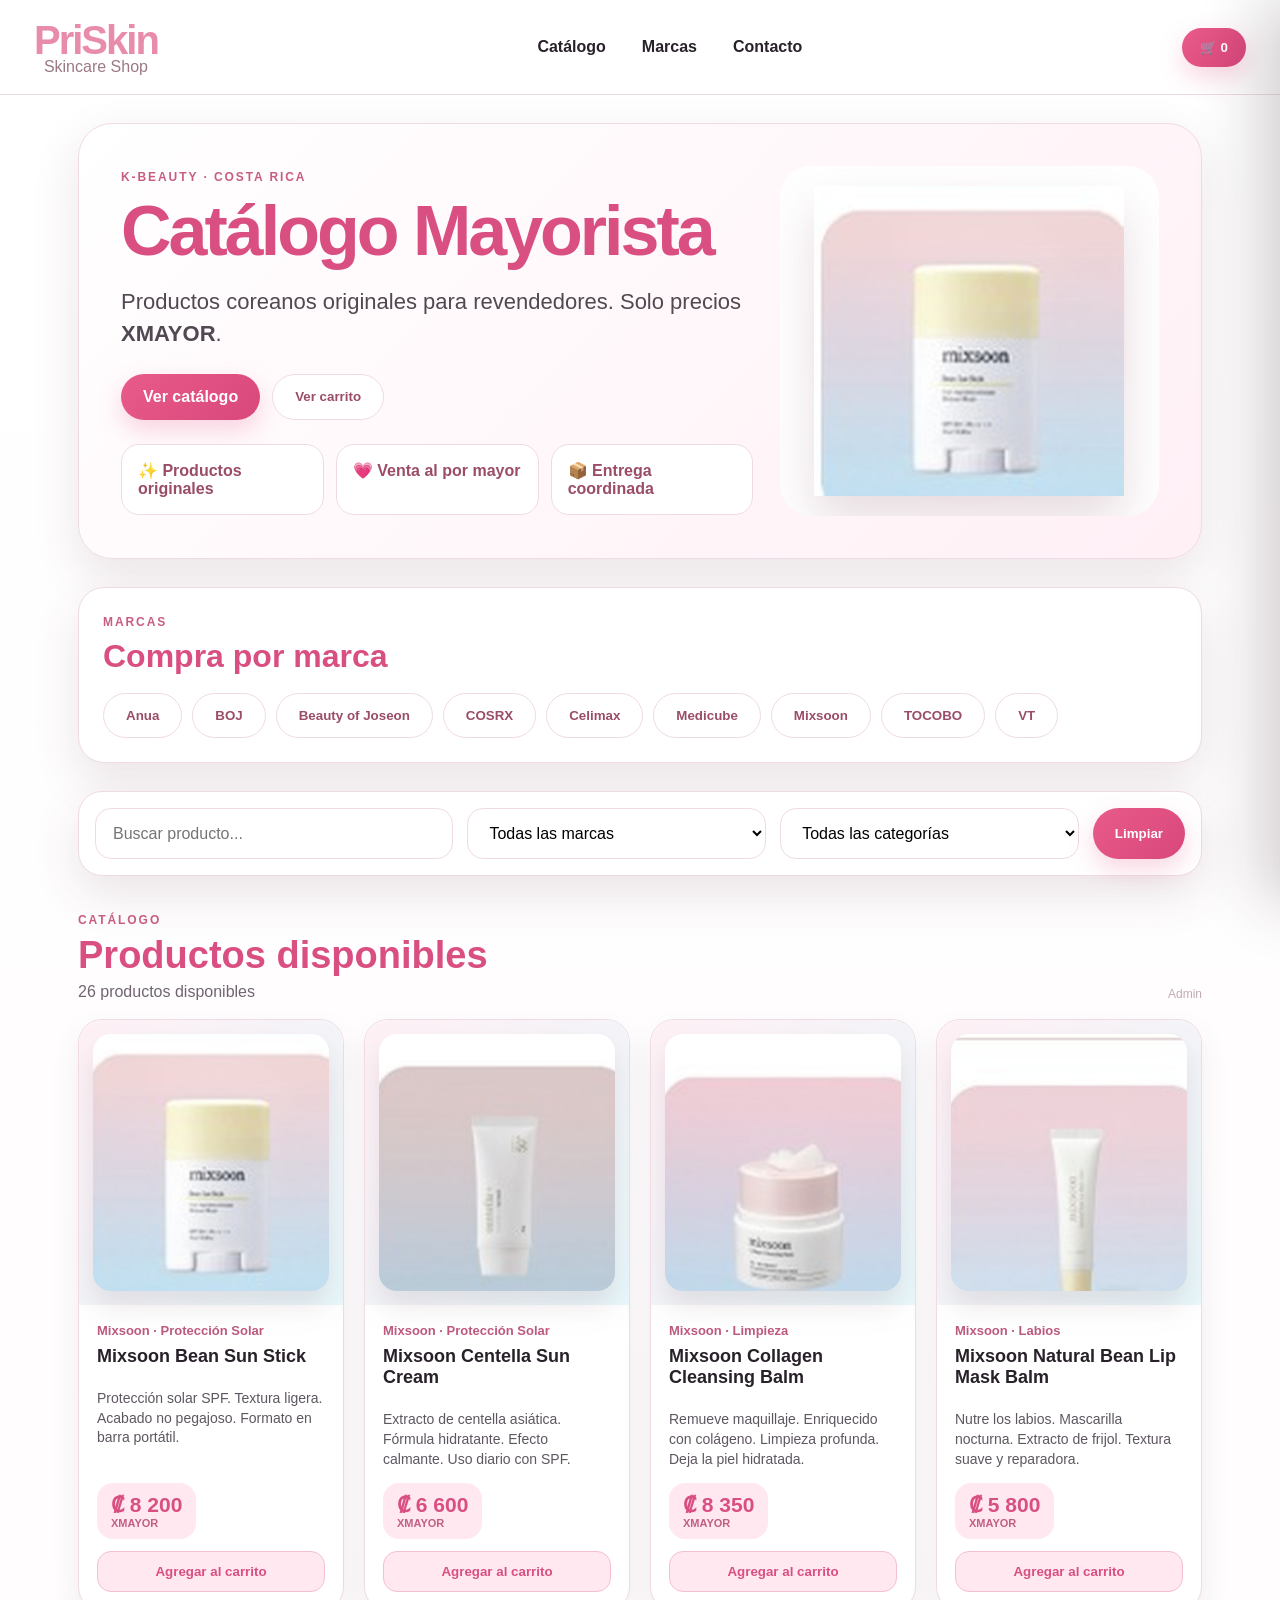
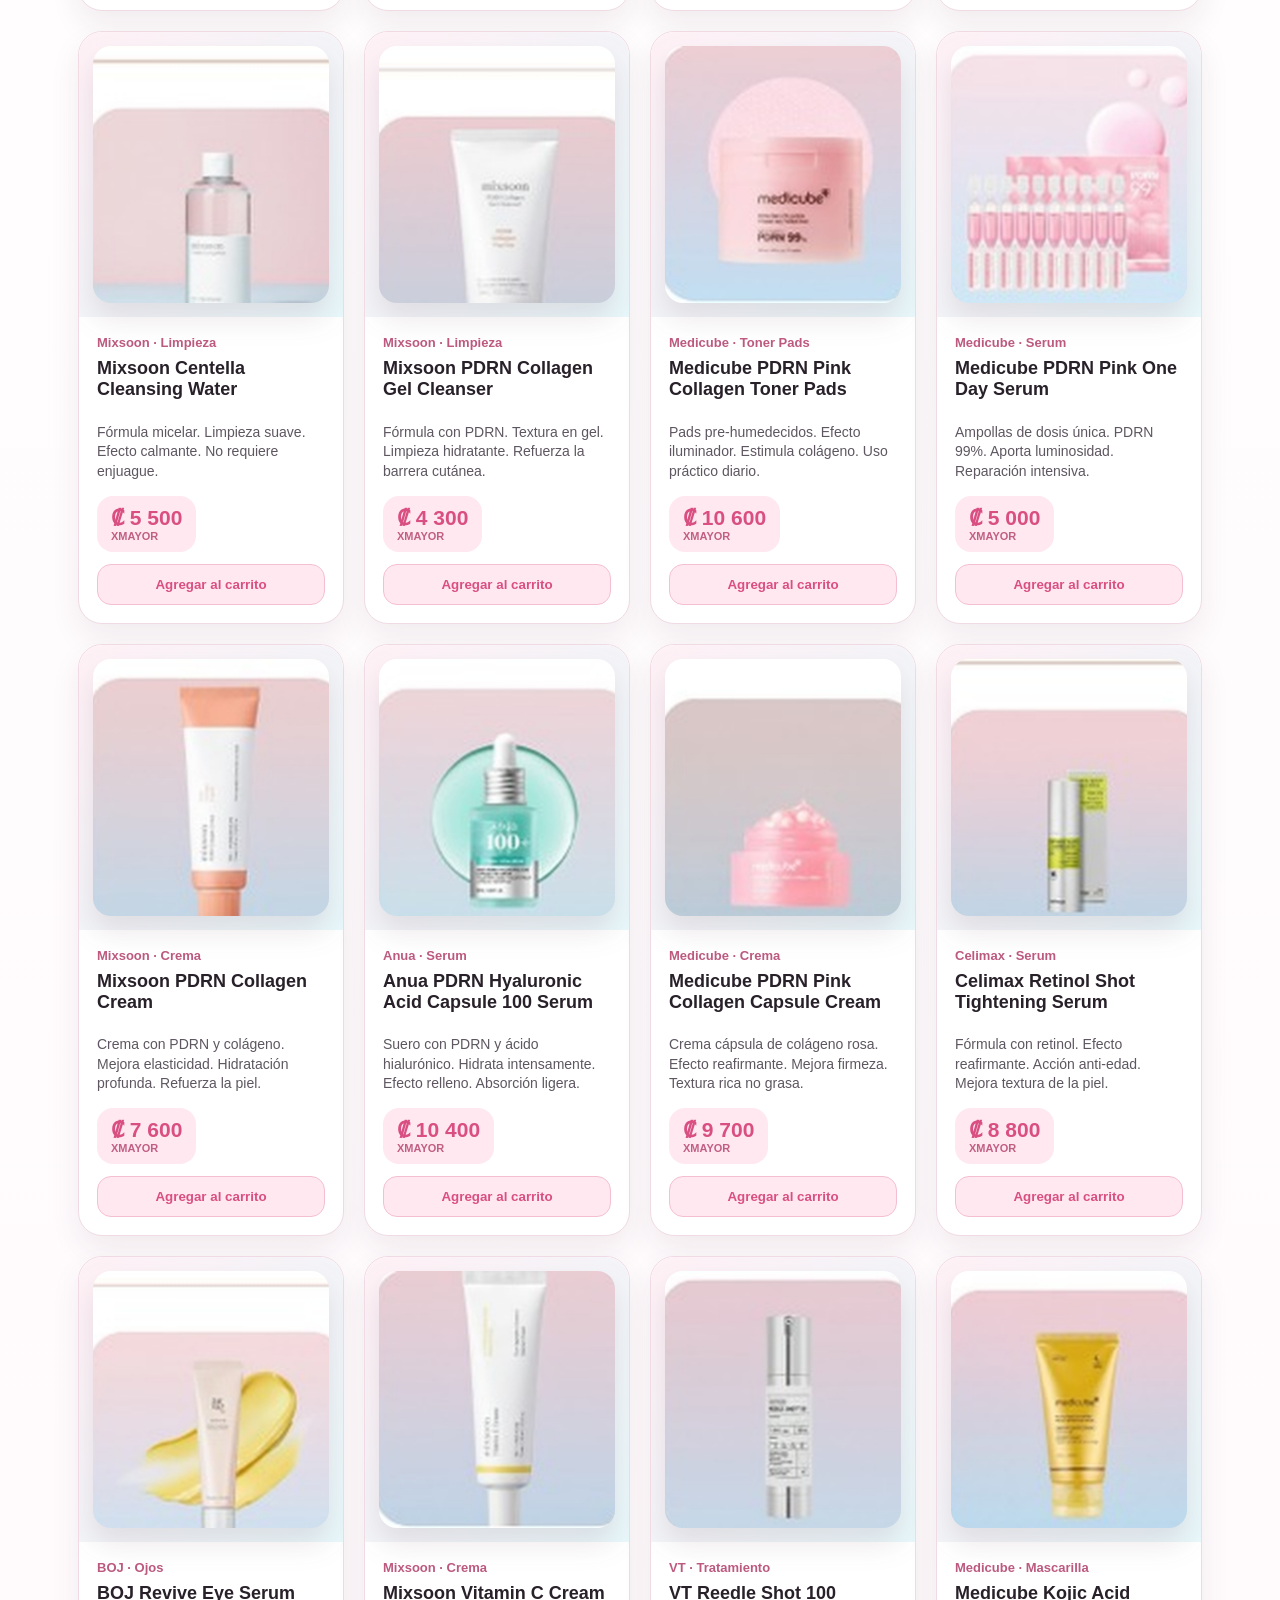
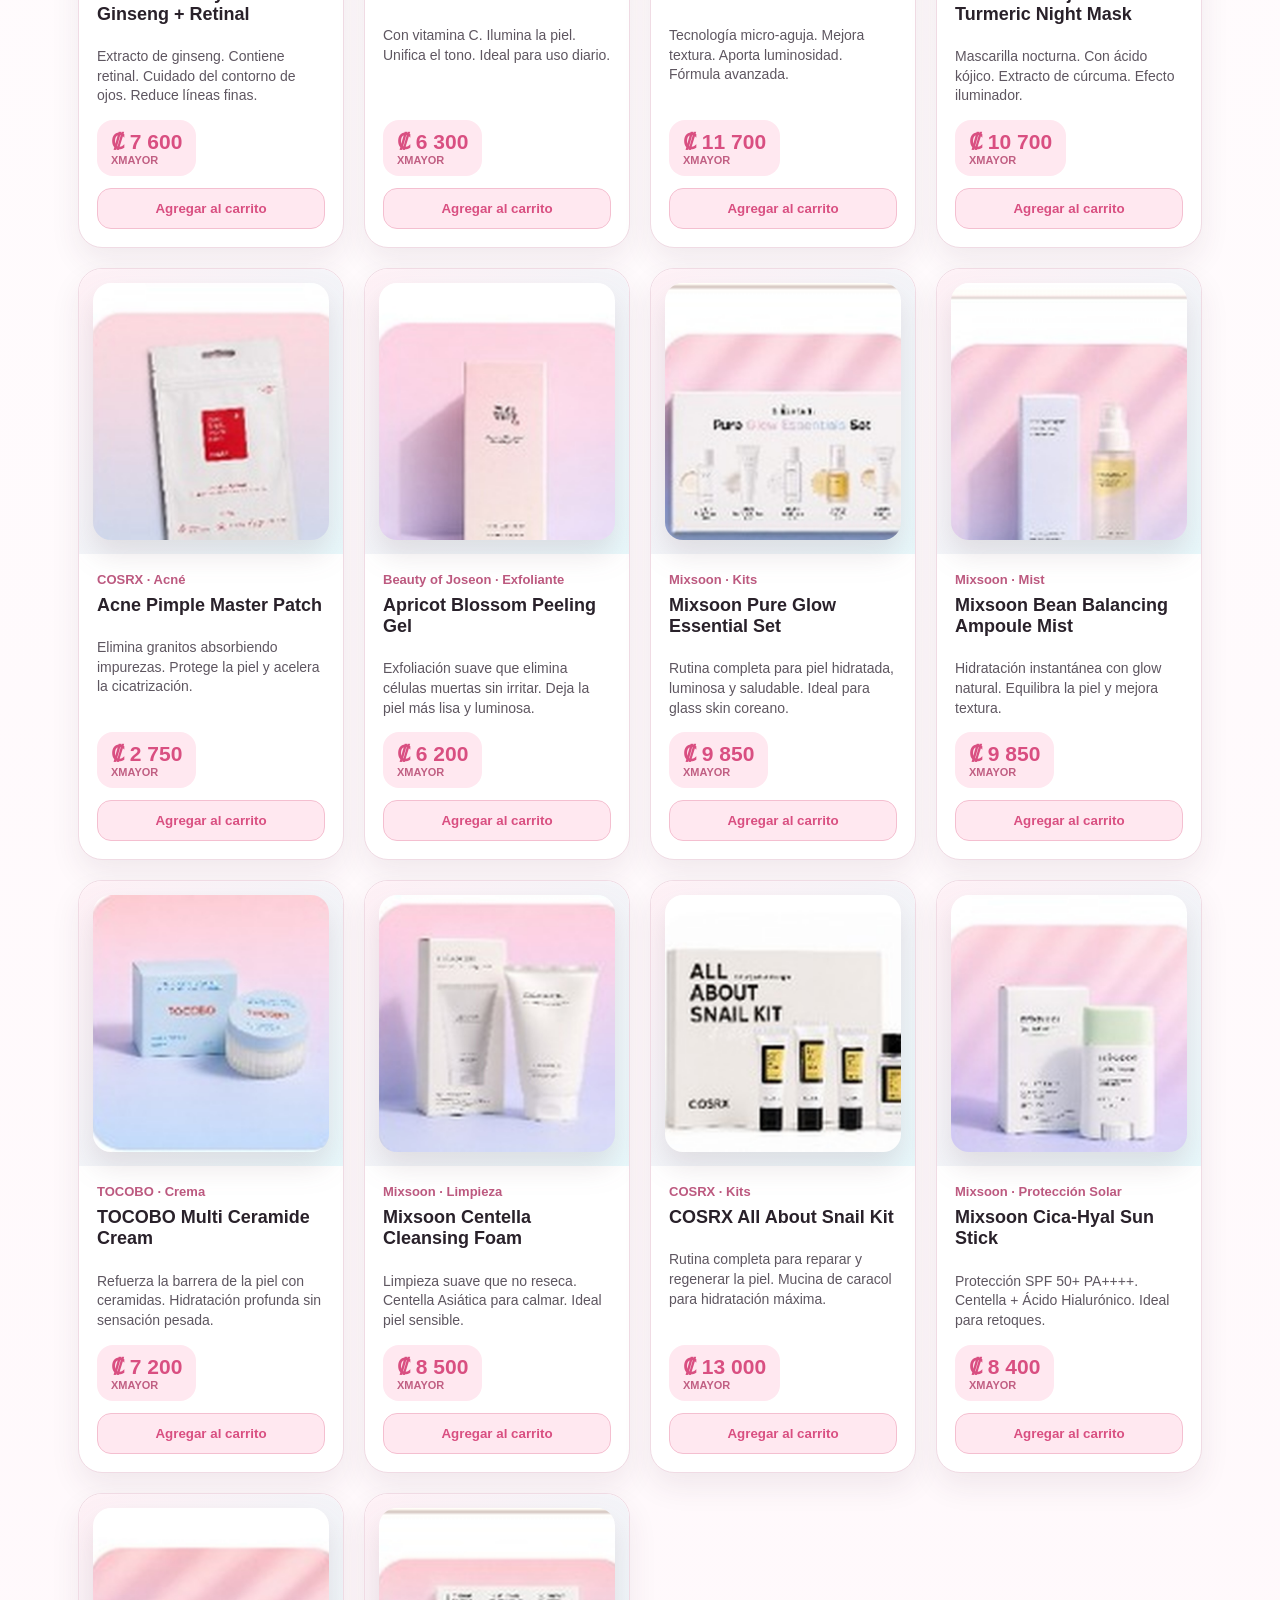
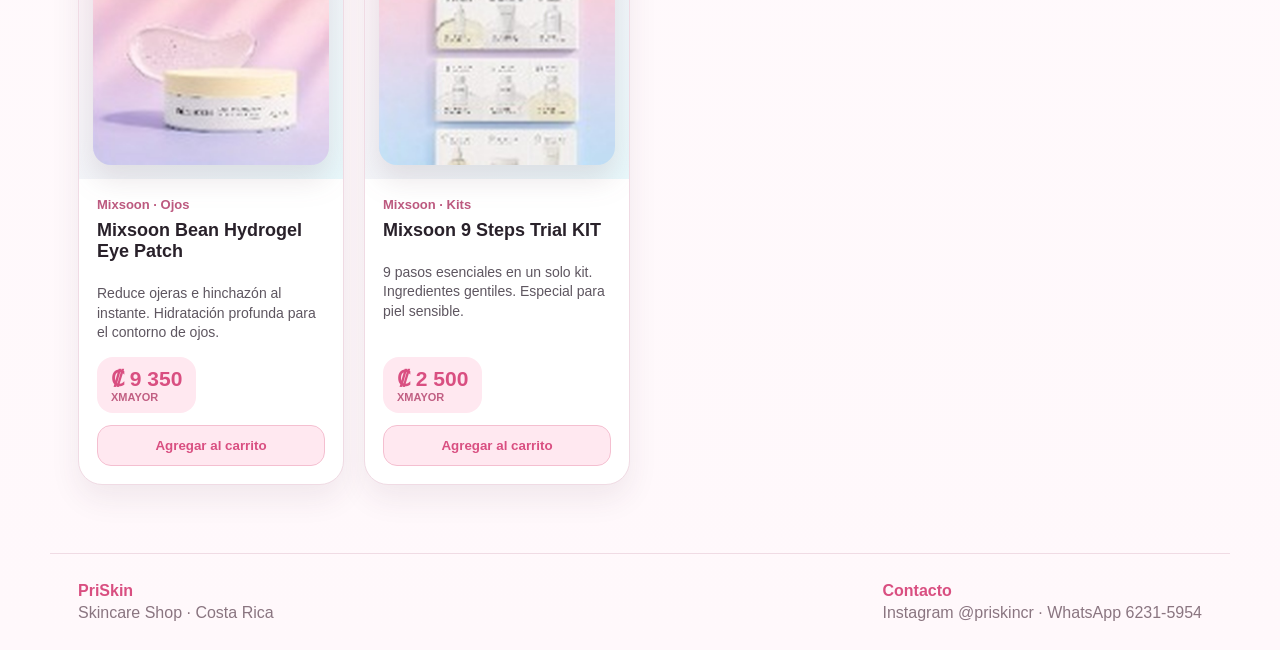
==== commit 9cc73897: "Add files via upload priskinV5" ====
--- a/index.html
+++ b/index.html
@@ -10,7 +10,7 @@
   <a class="logo" href="#"><b>PriSkin</b><span>Skincare Shop</span></a>
   <button class="mobile-menu" id="menuBtn">☰</button>
   <nav id="navMenu"><a href="#catalogo">Catálogo</a><a href="#marcas">Marcas</a><a href="#contacto">Contacto</a></nav>
-  <a class="cta" target="_blank" href="https://wa.me/50662315954">WhatsApp</a>
+  <button class="cart-btn" id="cartOpen">🛒 <span id="cartCount">0</span></button>
 </header>
 
 <main>
@@ -19,10 +19,8 @@
       <span class="tag">K-Beauty · Costa Rica</span>
       <h1>Catálogo Mayorista</h1>
       <p>Productos coreanos originales para revendedores. Solo precios <b>XMAYOR</b>.</p>
-      <div class="buttons"><a href="#catalogo" class="btn">Ver catálogo</a><a target="_blank" href="https://wa.me/50662315954" class="btn ghost">Solicitar pedido</a></div>
-      <div class="benefits">
-        <div>✨ Productos originales</div><div>💗 Venta al por mayor</div><div>📦 Entrega coordinada</div>
-      </div>
+      <div class="buttons"><a href="#catalogo" class="btn">Ver catálogo</a><button class="btn ghost" id="cartOpenHero">Ver carrito</button></div>
+      <div class="benefits"><div>✨ Productos originales</div><div>💗 Venta al por mayor</div><div>📦 Entrega coordinada</div></div>
     </div>
     <div class="hero-product"><img id="heroImg" src="images/01-mixsoon-bean-sun-stick.jpg" alt="Producto destacado"></div>
   </section>
@@ -48,6 +46,16 @@
   <section id="productGrid" class="grid"></section>
 </main>
 
+<aside class="cart-panel" id="cartPanel">
+  <div class="cart-head"><h2>Carrito</h2><button id="cartClose">×</button></div>
+  <div id="cartItems" class="cart-items"></div>
+  <div class="cart-footer">
+    <div class="cart-total"><span>Total estimado</span><strong id="cartTotal">₡ 0</strong></div>
+    <button id="checkoutBtn" class="checkout">Enviar pedido por WhatsApp</button>
+  </div>
+</aside>
+<div class="overlay" id="overlay"></div>
+
 <footer id="contacto">
   <div><b>PriSkin</b><span>Skincare Shop · Costa Rica</span></div>
   <div><b>Contacto</b><span>Instagram @priskincr · WhatsApp 6231-5954</span></div>
--- a/css/styles.css
+++ b/css/styles.css
@@ -1,20 +1,20 @@
 
 :root{--pink:#e85b8a;--pink2:#fff0f6;--ink:#29212a;--muted:#706471;--line:#f0dbe4;--shadow:0 18px 48px rgba(80,40,58,.12)}
 html{scroll-behavior:smooth}*{box-sizing:border-box}body{margin:0;font-family:Arial,Helvetica,sans-serif;color:var(--ink);background:linear-gradient(#fff,#fff8fb)}
-a{text-decoration:none;color:inherit}.topbar{position:sticky;top:0;z-index:9;display:flex;justify-content:space-between;align-items:center;gap:24px;padding:18px 34px;background:rgba(255,255,255,.9);border-bottom:1px solid var(--line);backdrop-filter:blur(12px)}
-.logo b{font-size:40px;color:#e88cab;letter-spacing:-2px}.logo span{display:block;margin-top:-5px;color:#9b7885;text-align:center}nav{display:flex;gap:36px;font-weight:900}nav a{cursor:pointer}.mobile-menu{display:none;padding:10px 14px}.cta,.btn,button{border:0;border-radius:999px;background:linear-gradient(135deg,var(--pink),#d9477b);color:white;padding:14px 22px;font-weight:900;cursor:pointer;box-shadow:0 10px 24px rgba(232,91,138,.25)}.ghost,.light{background:#fff;color:#9a4c68;border:1px solid var(--line);box-shadow:none}
+a{text-decoration:none;color:inherit}.topbar{position:sticky;top:0;z-index:20;display:flex;justify-content:space-between;align-items:center;gap:24px;padding:18px 34px;background:rgba(255,255,255,.92);border-bottom:1px solid var(--line);backdrop-filter:blur(12px)}
+.logo b{font-size:40px;color:#e88cab;letter-spacing:-2px}.logo span{display:block;margin-top:-5px;color:#9b7885;text-align:center}nav{display:flex;gap:36px;font-weight:900}nav a{cursor:pointer}.mobile-menu{display:none;padding:10px 14px}
+.cta,.btn,button{border:0;border-radius:999px;background:linear-gradient(135deg,var(--pink),#d9477b);color:white;padding:14px 22px;font-weight:900;cursor:pointer;box-shadow:0 10px 24px rgba(232,91,138,.25)}.ghost,.light{background:#fff;color:#9a4c68;border:1px solid var(--line);box-shadow:none}.cart-btn{padding:12px 18px}
 main{width:min(1180px,100%);margin:auto;padding:28px}.hero{display:grid;grid-template-columns:1.25fr .75fr;gap:26px;align-items:center;border:1px solid var(--line);border-radius:34px;padding:42px;background:linear-gradient(135deg,#fff,#fff0f6);box-shadow:var(--shadow)}
 .tag{display:inline-block;font-size:12px;text-transform:uppercase;letter-spacing:.16em;color:#c75d84;font-weight:900}.hero h1{font-size:70px;line-height:.92;letter-spacing:-3px;margin:14px 0;color:#d94f81}.hero p{font-size:22px;line-height:1.45;color:#514852;max-width:660px}.buttons{display:flex;gap:12px;flex-wrap:wrap;margin:24px 0}.benefits{display:grid;grid-template-columns:repeat(3,1fr);gap:12px;margin-top:22px}.benefits div{background:white;border:1px solid var(--line);border-radius:18px;padding:16px;font-weight:800;color:#9a4c68}
-.hero-product{min-height:350px;border-radius:32px;background:radial-gradient(circle,#ffdbe8,#fff 65%);display:flex;align-items:center;justify-content:center}.hero-product{overflow:hidden}.hero-product img{width:76%;height:300px;object-fit:contain;object-position:center;border-radius:24px;filter:drop-shadow(0 25px 25px rgba(120,60,80,.18))}
+.hero-product{min-height:350px;border-radius:32px;background:radial-gradient(circle,#ffdbe8,#fff 65%);display:flex;align-items:center;justify-content:center;overflow:hidden}.hero-product img{width:84%;height:310px;object-fit:contain;object-position:center;filter:drop-shadow(0 25px 25px rgba(120,60,80,.18))}
 .brands-section{margin:28px 0;padding:24px;border:1px solid var(--line);background:white;border-radius:26px;box-shadow:var(--shadow);scroll-margin-top:100px}.brands-section h2{font-size:32px;margin:8px 0 18px;color:#d94f81}.brand-buttons{display:flex;gap:10px;flex-wrap:wrap}.brand-pill{background:#fff;border:1px solid var(--line);color:#9a4c68;box-shadow:none}.brand-pill:hover{background:#fff0f6}
 .searchbox{display:grid;grid-template-columns:1.2fr 1fr 1fr auto;gap:14px;margin:28px 0;padding:16px;border:1px solid var(--line);border-radius:24px;background:white;box-shadow:var(--shadow);scroll-margin-top:100px}input,select,textarea,label{width:100%;padding:15px 17px;border:1px solid var(--line);border-radius:16px;background:white;font:inherit}
 .section-title{display:flex;justify-content:space-between;align-items:flex-end;margin:34px 0 18px}.section-title h2{font-size:38px;color:#d94f81;margin:6px 0}.section-title p{color:var(--muted);margin:0}.admin{font-size:12px;color:#c3a9b4}
-.grid{display:grid;grid-template-columns:repeat(4,1fr);gap:20px}.card{background:white;border:1px solid var(--line);border-radius:24px;overflow:hidden;box-shadow:0 14px 30px rgba(80,40,58,.08);transition:.2s}.card:hover{transform:translateY(-4px);box-shadow:var(--shadow)}
-.pic{height:235px;background:linear-gradient(135deg,#fff1f6,#e8f8fb);display:flex;align-items:center;justify-content:center;padding:24px}.pic img{width:100%;height:100%;object-fit:contain;object-position:center center;display:block;filter:drop-shadow(0 15px 14px rgba(100,60,75,.13))}
-.body{padding:18px}.brand{color:#bd5a80;font-size:13px;font-weight:900}.body h3{font-size:18px;line-height:1.18;margin:8px 0}.body p{color:#5e5660;line-height:1.4;font-size:14px;min-height:58px}.price{display:inline-flex;flex-direction:column;background:#ffe8f0;border-radius:16px;padding:10px 14px;margin-top:8px}.price strong{font-size:21px;color:#d94f81}.price span{font-size:11px;color:#c15f83;font-weight:900}.wa{display:block;text-align:center;margin-top:12px;border-radius:14px;background:#2fb66d;color:white;padding:10px;font-weight:900}
+.grid{display:grid;grid-template-columns:repeat(4,1fr);gap:20px}.card{background:white;border:1px solid var(--line);border-radius:24px;overflow:hidden;box-shadow:0 14px 30px rgba(80,40,58,.08);transition:.2s;display:flex;flex-direction:column}.card:hover{transform:translateY(-4px);box-shadow:var(--shadow)}
+.pic{height:285px;background:linear-gradient(135deg,#fff1f6,#e8f8fb);display:flex;align-items:center;justify-content:center;padding:14px}.pic img{width:100%;height:100%;object-fit:cover;object-position:center center;display:block;border-radius:18px;filter:drop-shadow(0 15px 14px rgba(100,60,75,.13))}
+.body{padding:18px;display:flex;flex-direction:column;flex:1}.brand{color:#bd5a80;font-size:13px;font-weight:900}.body h3{font-size:18px;line-height:1.18;margin:8px 0}.body p{color:#5e5660;line-height:1.4;font-size:14px;min-height:58px}.price{display:inline-flex;flex-direction:column;background:#ffe8f0;border-radius:16px;padding:10px 14px;margin-top:auto;width:max-content}.price strong{font-size:21px;color:#d94f81}.price span{font-size:11px;color:#c15f83;font-weight:900}.add-cart{display:block;text-align:center;margin-top:12px;border-radius:14px;background:#ffe8f0;color:#d94f81;border:1px solid #f4bfd0;padding:12px;font-weight:900;box-shadow:none}
 footer{width:min(1180px,100%);margin:40px auto 0;padding:28px;color:#8a7580;border-top:1px solid var(--line);display:flex;justify-content:space-between;gap:16px;scroll-margin-top:100px}footer b{display:block;color:#d94f81}footer span{display:block;margin-top:4px}
-.hidden{display:none!important}.login{max-width:420px;margin:80px auto;background:white;border:1px solid var(--line);border-radius:28px;padding:28px;box-shadow:var(--shadow)}.login h1{color:#d94f81}.login button{width:100%;margin-top:12px}.dashboard{display:grid;grid-template-columns:280px 1fr;max-width:none;width:100%;padding:0}.dashboard aside{min-height:100vh;background:#2b2028;color:white;padding:30px;display:flex;flex-direction:column;gap:14px}.dashboard aside .logo b{color:#ffb5cd}.dashboard aside p{color:#d7bdc8;font-size:13px;line-height:1.45}.admin-main{padding:32px}.admin-main h1{font-size:46px;color:#d94f81}.editor{display:grid;grid-template-columns:repeat(2,1fr);gap:12px;background:white;border:1px solid var(--line);border-radius:24px;padding:18px;margin-bottom:22px;box-shadow:var(--shadow)}.editor textarea{grid-column:1/-1;min-height:86px}.admin-list{display:grid;gap:12px}.row{display:grid;grid-template-columns:78px 1fr auto;gap:16px;align-items:center;background:white;border:1px solid var(--line);border-radius:18px;padding:12px}.row img{width:78px;height:78px;object-fit:cover;border-radius:14px}.row h3{margin:0}.row p{margin:4px 0;color:var(--muted)}.row-actions{display:flex;gap:8px;flex-wrap:wrap}.row-actions button{padding:9px 12px;font-size:13px}.unavailable{opacity:.45}
-@media(max-width:950px){.grid{grid-template-columns:repeat(2,1fr)}.hero{grid-template-columns:1fr}.searchbox{grid-template-columns:1fr}.benefits{grid-template-columns:1fr}nav{display:none}.dashboard{grid-template-columns:1fr}.dashboard aside{min-height:auto}.editor{grid-template-columns:1fr}}
-@media(max-width:560px){.topbar{padding:14px 18px;flex-wrap:wrap}.logo b{font-size:31px}.cta{padding:11px 13px;font-size:13px}.mobile-menu{display:block}nav{display:none;width:100%;flex-direction:column;gap:8px;padding-top:12px}nav.open{display:flex}main{padding:16px}.hero{padding:25px}.hero h1{font-size:45px}.hero p{font-size:18px}.grid{grid-template-columns:1fr}.pic{height:245px}.section-title{flex-direction:column;align-items:flex-start}.row{grid-template-columns:64px 1fr}.row-actions{grid-column:1/-1}}
-
-.row img{object-fit:contain;object-position:center;background:#fff4f8}
+.overlay{position:fixed;inset:0;background:rgba(30,20,28,.38);z-index:30;display:none}.overlay.open{display:block}.cart-panel{position:fixed;top:0;right:-430px;width:min(430px,100%);height:100vh;background:white;z-index:40;box-shadow:-20px 0 60px rgba(40,20,30,.2);transition:.25s;display:flex;flex-direction:column}.cart-panel.open{right:0}.cart-head{display:flex;justify-content:space-between;align-items:center;padding:22px;border-bottom:1px solid var(--line)}.cart-head h2{margin:0;color:#d94f81}.cart-head button{padding:8px 13px}.cart-items{flex:1;overflow:auto;padding:16px}.cart-item{display:grid;grid-template-columns:58px 1fr auto;gap:12px;align-items:center;border-bottom:1px solid var(--line);padding:12px 0}.cart-item img{width:58px;height:58px;border-radius:12px;object-fit:cover}.cart-item h4{margin:0;font-size:14px}.cart-item p{margin:4px 0;color:var(--muted);font-size:13px}.qty{display:flex;align-items:center;gap:7px}.qty button{padding:5px 9px;box-shadow:none}.cart-footer{border-top:1px solid var(--line);padding:18px}.cart-total{display:flex;justify-content:space-between;margin-bottom:14px}.checkout{width:100%;border-radius:16px}
+.hidden{display:none!important}.login{max-width:420px;margin:80px auto;background:white;border:1px solid var(--line);border-radius:28px;padding:28px;box-shadow:var(--shadow)}.login h1{color:#d94f81}.login button{width:100%;margin-top:12px}.dashboard{display:grid;grid-template-columns:280px 1fr;max-width:none;width:100%;padding:0}.dashboard aside{min-height:100vh;background:#2b2028;color:white;padding:30px;display:flex;flex-direction:column;gap:14px}.dashboard aside .logo b{color:#ffb5cd}.dashboard aside p{color:#d7bdc8;font-size:13px;line-height:1.45}.admin-main{padding:32px}.admin-main h1{font-size:46px;color:#d94f81}.editor{display:grid;grid-template-columns:repeat(2,1fr);gap:12px;background:white;border:1px solid var(--line);border-radius:24px;padding:18px;margin-bottom:22px;box-shadow:var(--shadow)}.editor textarea{grid-column:1/-1;min-height:86px}.admin-list{display:grid;gap:12px}.row{display:grid;grid-template-columns:78px 1fr auto;gap:16px;align-items:center;background:white;border:1px solid var(--line);border-radius:18px;padding:12px}.row img{width:78px;height:78px;object-fit:cover;object-position:center;border-radius:14px}.row h3{margin:0}.row p{margin:4px 0;color:var(--muted)}.row-actions{display:flex;gap:8px;flex-wrap:wrap}.row-actions button{padding:9px 12px;font-size:13px}.unavailable{opacity:.45}
+@media(max-width:950px){.grid{grid-template-columns:repeat(2,1fr)}.hero{grid-template-columns:1fr}.searchbox{grid-template-columns:1fr}.benefits{grid-template-columns:1fr}.dashboard{grid-template-columns:1fr}.dashboard aside{min-height:auto}.editor{grid-template-columns:1fr}}
+@media(max-width:650px){.topbar{padding:14px 18px;flex-wrap:wrap}.logo b{font-size:31px}.mobile-menu{display:block}nav{display:none;width:100%;flex-direction:column;gap:8px;padding-top:12px}nav.open{display:flex}main{padding:16px}.hero{padding:25px}.hero h1{font-size:45px}.hero p{font-size:18px}.grid{grid-template-columns:1fr}.section-title{flex-direction:column;align-items:flex-start}.row{grid-template-columns:64px 1fr}.row-actions{grid-column:1/-1}footer{flex-direction:column}.pic{height:310px}}
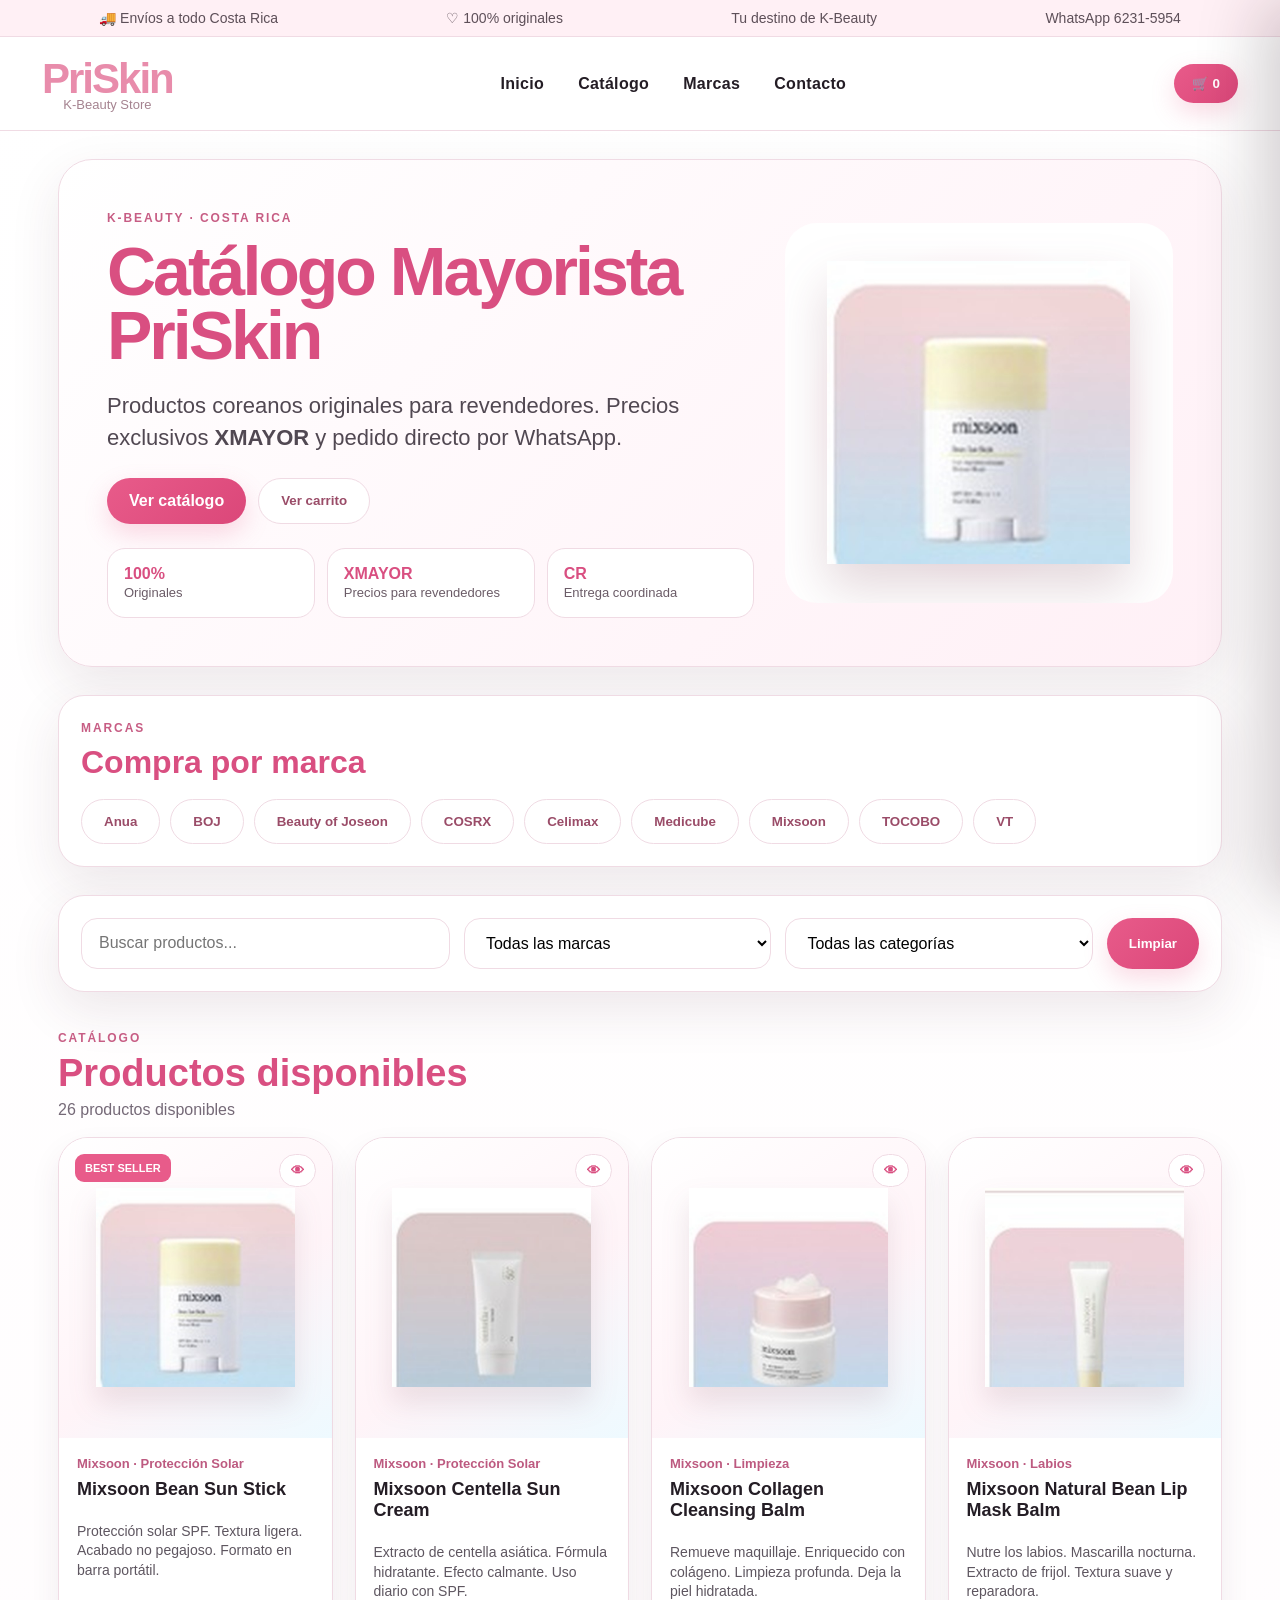
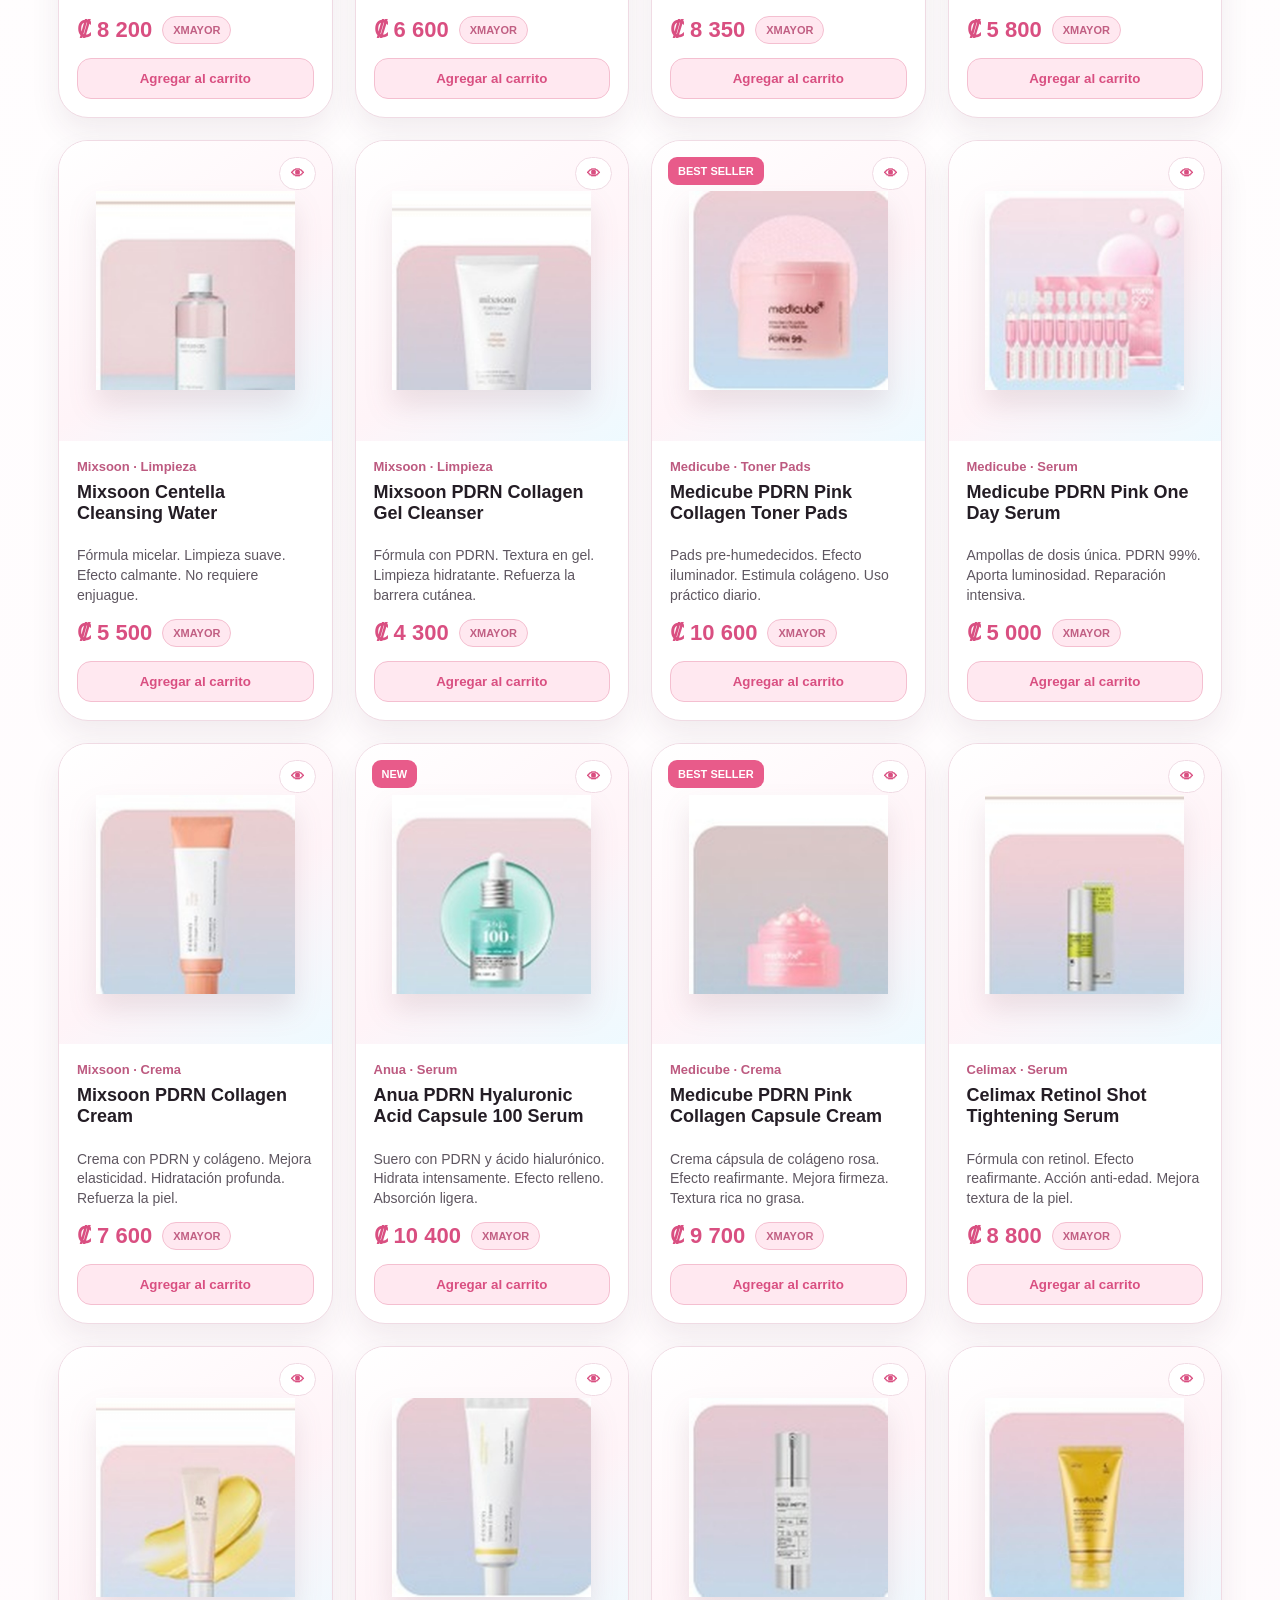
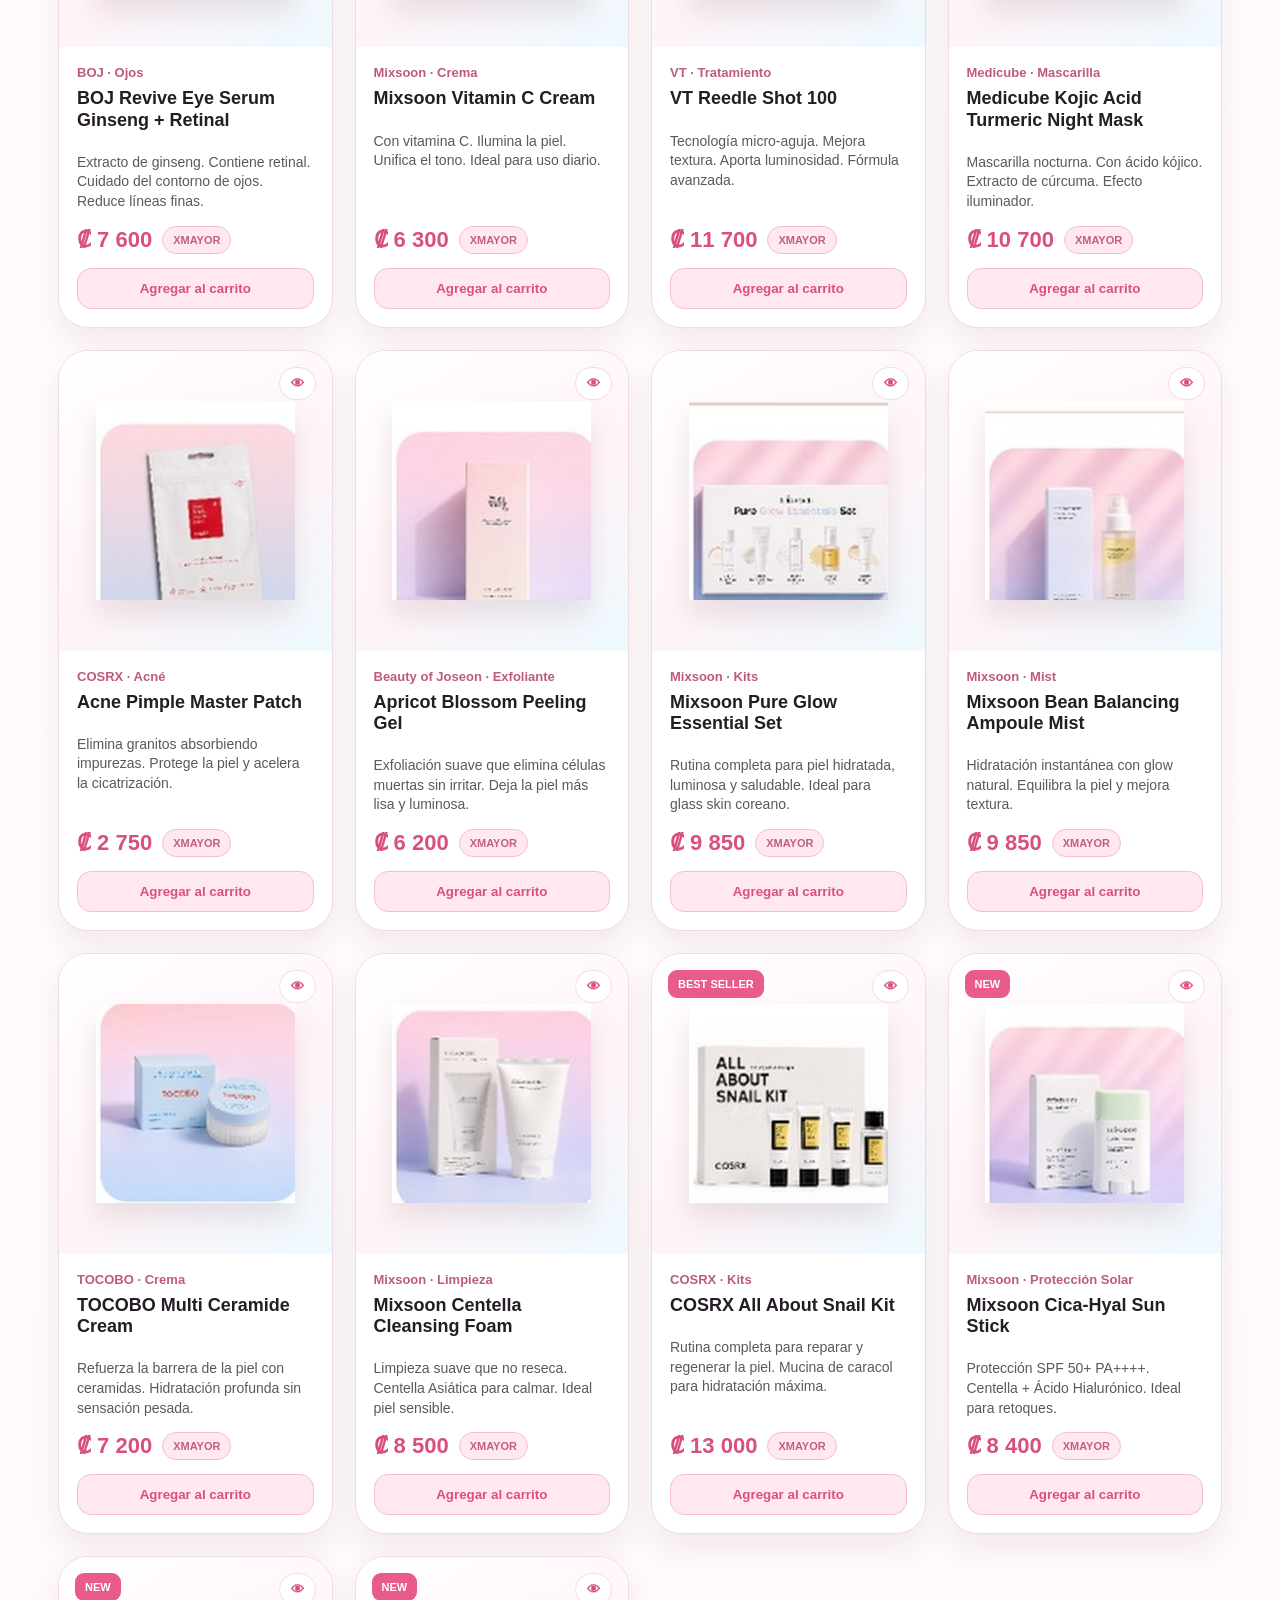
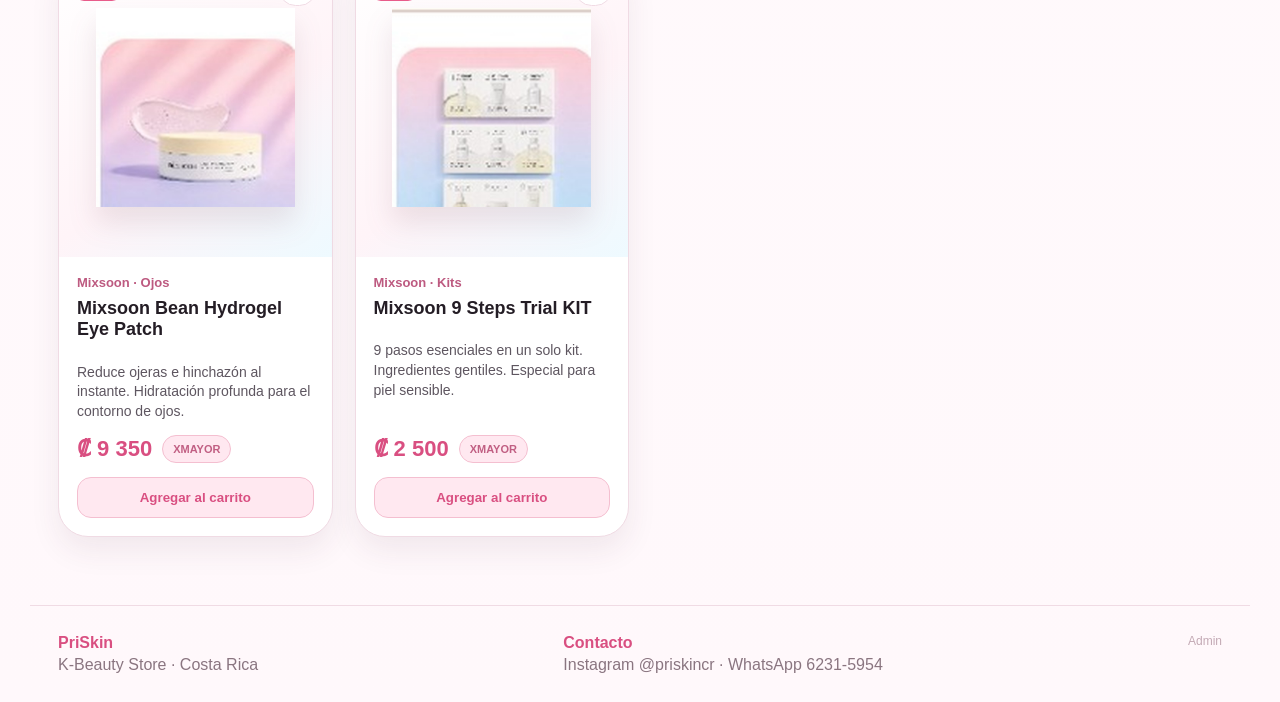
==== commit 92796ea8: "Add files via upload PriskinV7" ====
--- a/index.html
+++ b/index.html
@@ -6,60 +6,45 @@
 <link rel="stylesheet" href="css/styles.css">
 </head>
 <body>
+<div class="top-strip"><span>🚚 Envíos a todo Costa Rica</span><span>♡ 100% originales</span><span>Tu destino de K-Beauty</span><span>WhatsApp 6231-5954</span></div>
 <header class="topbar">
-  <a class="logo" href="#"><b>PriSkin</b><span>Skincare Shop</span></a>
+  <a class="logo" href="#"><b>PriSkin</b><span>K-Beauty Store</span></a>
   <button class="mobile-menu" id="menuBtn">☰</button>
-  <nav id="navMenu"><a href="#catalogo">Catálogo</a><a href="#marcas">Marcas</a><a href="#contacto">Contacto</a></nav>
+  <nav id="navMenu"><a href="#inicio">Inicio</a><a href="#catalogo">Catálogo</a><a href="#marcas">Marcas</a><a href="#contacto">Contacto</a></nav>
   <button class="cart-btn" id="cartOpen">🛒 <span id="cartCount">0</span></button>
 </header>
-
-<main>
+<main id="inicio">
   <section class="hero">
     <div class="copy">
       <span class="tag">K-Beauty · Costa Rica</span>
-      <h1>Catálogo Mayorista</h1>
-      <p>Productos coreanos originales para revendedores. Solo precios <b>XMAYOR</b>.</p>
+      <h1>Catálogo Mayorista PriSkin</h1>
+      <p>Productos coreanos originales para revendedores. Precios exclusivos <b>XMAYOR</b> y pedido directo por WhatsApp.</p>
       <div class="buttons"><a href="#catalogo" class="btn">Ver catálogo</a><button class="btn ghost" id="cartOpenHero">Ver carrito</button></div>
-      <div class="benefits"><div>✨ Productos originales</div><div>💗 Venta al por mayor</div><div>📦 Entrega coordinada</div></div>
+      <div class="benefits"><div><b>100%</b><span>Originales</span></div><div><b>XMAYOR</b><span>Precios para revendedores</span></div><div><b>CR</b><span>Entrega coordinada</span></div></div>
     </div>
     <div class="hero-product"><img id="heroImg" src="images/01-mixsoon-bean-sun-stick.jpg" alt="Producto destacado"></div>
   </section>
-
-  <section id="marcas" class="brands-section">
-    <span class="tag">Marcas</span>
-    <h2>Compra por marca</h2>
-    <div id="brandButtons" class="brand-buttons"></div>
-  </section>
-
+  <section id="marcas" class="brands-section"><span class="tag">Marcas</span><h2>Compra por marca</h2><div id="brandButtons" class="brand-buttons"></div></section>
   <section class="searchbox" id="catalogo">
-    <input id="search" placeholder="Buscar producto...">
+    <input id="search" placeholder="Buscar productos...">
+    <div id="mobileChips" class="mobile-chips"></div>
     <select id="brandSelect"><option value="">Todas las marcas</option></select>
     <select id="catSelect"><option value="">Todas las categorías</option></select>
     <button id="clearBtn">Limpiar</button>
   </section>
-
-  <section class="section-title">
-    <div><span class="tag">Catálogo</span><h2>Productos disponibles</h2><p id="countText"></p></div>
-    <a class="admin" href="admin.html">Admin</a>
-  </section>
-
+  <section class="section-title"><div><span class="tag">Catálogo</span><h2>Productos disponibles</h2><p id="countText"></p></div></section>
   <section id="productGrid" class="grid"></section>
 </main>
-
-<aside class="cart-panel" id="cartPanel">
-  <div class="cart-head"><h2>Carrito</h2><button id="cartClose">×</button></div>
-  <div id="cartItems" class="cart-items"></div>
-  <div class="cart-footer">
-    <div class="cart-total"><span>Total estimado</span><strong id="cartTotal">₡ 0</strong></div>
-    <button id="checkoutBtn" class="checkout">Enviar pedido por WhatsApp</button>
-  </div>
-</aside>
+<aside class="cart-panel" id="cartPanel"><div class="cart-head"><h2>Tu pedido</h2><button id="cartClose">×</button></div><div id="cartItems" class="cart-items"></div><div class="cart-footer"><div class="cart-total"><span>Total estimado</span><strong id="cartTotal">₡ 0</strong></div><button id="checkoutBtn" class="checkout">Enviar pedido por WhatsApp</button></div></aside>
 <div class="overlay" id="overlay"></div>
-
-<footer id="contacto">
-  <div><b>PriSkin</b><span>Skincare Shop · Costa Rica</span></div>
-  <div><b>Contacto</b><span>Instagram @priskincr · WhatsApp 6231-5954</span></div>
-</footer>
+<div class="modal" id="quickModal"><div class="modal-card"><button class="modal-close" id="modalClose">×</button><div id="modalContent"></div></div></div>
+<footer id="contacto"><div><b>PriSkin</b><span>K-Beauty Store · Costa Rica</span></div><div><b>Contacto</b><span>Instagram @priskincr · WhatsApp 6231-5954</span></div><a class="admin-link" href="admin.html">Admin</a></footer>
+<nav class="bottom-nav">
+  <a href="#inicio">Inicio</a>
+  <a href="#catalogo">Buscar</a>
+  <button id="cartOpenBottom">Carrito <span id="cartCountBottom">0</span></button>
+  <a target="_blank" href="https://wa.me/50662315954">WhatsApp</a>
+</nav>
 <script src="js/catalog.js"></script>
 </body>
 </html>
--- a/css/styles.css
+++ b/css/styles.css
@@ -1,20 +1,235 @@
 
-:root{--pink:#e85b8a;--pink2:#fff0f6;--ink:#29212a;--muted:#706471;--line:#f0dbe4;--shadow:0 18px 48px rgba(80,40,58,.12)}
-html{scroll-behavior:smooth}*{box-sizing:border-box}body{margin:0;font-family:Arial,Helvetica,sans-serif;color:var(--ink);background:linear-gradient(#fff,#fff8fb)}
-a{text-decoration:none;color:inherit}.topbar{position:sticky;top:0;z-index:20;display:flex;justify-content:space-between;align-items:center;gap:24px;padding:18px 34px;background:rgba(255,255,255,.92);border-bottom:1px solid var(--line);backdrop-filter:blur(12px)}
-.logo b{font-size:40px;color:#e88cab;letter-spacing:-2px}.logo span{display:block;margin-top:-5px;color:#9b7885;text-align:center}nav{display:flex;gap:36px;font-weight:900}nav a{cursor:pointer}.mobile-menu{display:none;padding:10px 14px}
-.cta,.btn,button{border:0;border-radius:999px;background:linear-gradient(135deg,var(--pink),#d9477b);color:white;padding:14px 22px;font-weight:900;cursor:pointer;box-shadow:0 10px 24px rgba(232,91,138,.25)}.ghost,.light{background:#fff;color:#9a4c68;border:1px solid var(--line);box-shadow:none}.cart-btn{padding:12px 18px}
-main{width:min(1180px,100%);margin:auto;padding:28px}.hero{display:grid;grid-template-columns:1.25fr .75fr;gap:26px;align-items:center;border:1px solid var(--line);border-radius:34px;padding:42px;background:linear-gradient(135deg,#fff,#fff0f6);box-shadow:var(--shadow)}
-.tag{display:inline-block;font-size:12px;text-transform:uppercase;letter-spacing:.16em;color:#c75d84;font-weight:900}.hero h1{font-size:70px;line-height:.92;letter-spacing:-3px;margin:14px 0;color:#d94f81}.hero p{font-size:22px;line-height:1.45;color:#514852;max-width:660px}.buttons{display:flex;gap:12px;flex-wrap:wrap;margin:24px 0}.benefits{display:grid;grid-template-columns:repeat(3,1fr);gap:12px;margin-top:22px}.benefits div{background:white;border:1px solid var(--line);border-radius:18px;padding:16px;font-weight:800;color:#9a4c68}
-.hero-product{min-height:350px;border-radius:32px;background:radial-gradient(circle,#ffdbe8,#fff 65%);display:flex;align-items:center;justify-content:center;overflow:hidden}.hero-product img{width:84%;height:310px;object-fit:contain;object-position:center;filter:drop-shadow(0 25px 25px rgba(120,60,80,.18))}
-.brands-section{margin:28px 0;padding:24px;border:1px solid var(--line);background:white;border-radius:26px;box-shadow:var(--shadow);scroll-margin-top:100px}.brands-section h2{font-size:32px;margin:8px 0 18px;color:#d94f81}.brand-buttons{display:flex;gap:10px;flex-wrap:wrap}.brand-pill{background:#fff;border:1px solid var(--line);color:#9a4c68;box-shadow:none}.brand-pill:hover{background:#fff0f6}
-.searchbox{display:grid;grid-template-columns:1.2fr 1fr 1fr auto;gap:14px;margin:28px 0;padding:16px;border:1px solid var(--line);border-radius:24px;background:white;box-shadow:var(--shadow);scroll-margin-top:100px}input,select,textarea,label{width:100%;padding:15px 17px;border:1px solid var(--line);border-radius:16px;background:white;font:inherit}
-.section-title{display:flex;justify-content:space-between;align-items:flex-end;margin:34px 0 18px}.section-title h2{font-size:38px;color:#d94f81;margin:6px 0}.section-title p{color:var(--muted);margin:0}.admin{font-size:12px;color:#c3a9b4}
-.grid{display:grid;grid-template-columns:repeat(4,1fr);gap:20px}.card{background:white;border:1px solid var(--line);border-radius:24px;overflow:hidden;box-shadow:0 14px 30px rgba(80,40,58,.08);transition:.2s;display:flex;flex-direction:column}.card:hover{transform:translateY(-4px);box-shadow:var(--shadow)}
-.pic{height:285px;background:linear-gradient(135deg,#fff1f6,#e8f8fb);display:flex;align-items:center;justify-content:center;padding:14px}.pic img{width:100%;height:100%;object-fit:cover;object-position:center center;display:block;border-radius:18px;filter:drop-shadow(0 15px 14px rgba(100,60,75,.13))}
-.body{padding:18px;display:flex;flex-direction:column;flex:1}.brand{color:#bd5a80;font-size:13px;font-weight:900}.body h3{font-size:18px;line-height:1.18;margin:8px 0}.body p{color:#5e5660;line-height:1.4;font-size:14px;min-height:58px}.price{display:inline-flex;flex-direction:column;background:#ffe8f0;border-radius:16px;padding:10px 14px;margin-top:auto;width:max-content}.price strong{font-size:21px;color:#d94f81}.price span{font-size:11px;color:#c15f83;font-weight:900}.add-cart{display:block;text-align:center;margin-top:12px;border-radius:14px;background:#ffe8f0;color:#d94f81;border:1px solid #f4bfd0;padding:12px;font-weight:900;box-shadow:none}
-footer{width:min(1180px,100%);margin:40px auto 0;padding:28px;color:#8a7580;border-top:1px solid var(--line);display:flex;justify-content:space-between;gap:16px;scroll-margin-top:100px}footer b{display:block;color:#d94f81}footer span{display:block;margin-top:4px}
-.overlay{position:fixed;inset:0;background:rgba(30,20,28,.38);z-index:30;display:none}.overlay.open{display:block}.cart-panel{position:fixed;top:0;right:-430px;width:min(430px,100%);height:100vh;background:white;z-index:40;box-shadow:-20px 0 60px rgba(40,20,30,.2);transition:.25s;display:flex;flex-direction:column}.cart-panel.open{right:0}.cart-head{display:flex;justify-content:space-between;align-items:center;padding:22px;border-bottom:1px solid var(--line)}.cart-head h2{margin:0;color:#d94f81}.cart-head button{padding:8px 13px}.cart-items{flex:1;overflow:auto;padding:16px}.cart-item{display:grid;grid-template-columns:58px 1fr auto;gap:12px;align-items:center;border-bottom:1px solid var(--line);padding:12px 0}.cart-item img{width:58px;height:58px;border-radius:12px;object-fit:cover}.cart-item h4{margin:0;font-size:14px}.cart-item p{margin:4px 0;color:var(--muted);font-size:13px}.qty{display:flex;align-items:center;gap:7px}.qty button{padding:5px 9px;box-shadow:none}.cart-footer{border-top:1px solid var(--line);padding:18px}.cart-total{display:flex;justify-content:space-between;margin-bottom:14px}.checkout{width:100%;border-radius:16px}
-.hidden{display:none!important}.login{max-width:420px;margin:80px auto;background:white;border:1px solid var(--line);border-radius:28px;padding:28px;box-shadow:var(--shadow)}.login h1{color:#d94f81}.login button{width:100%;margin-top:12px}.dashboard{display:grid;grid-template-columns:280px 1fr;max-width:none;width:100%;padding:0}.dashboard aside{min-height:100vh;background:#2b2028;color:white;padding:30px;display:flex;flex-direction:column;gap:14px}.dashboard aside .logo b{color:#ffb5cd}.dashboard aside p{color:#d7bdc8;font-size:13px;line-height:1.45}.admin-main{padding:32px}.admin-main h1{font-size:46px;color:#d94f81}.editor{display:grid;grid-template-columns:repeat(2,1fr);gap:12px;background:white;border:1px solid var(--line);border-radius:24px;padding:18px;margin-bottom:22px;box-shadow:var(--shadow)}.editor textarea{grid-column:1/-1;min-height:86px}.admin-list{display:grid;gap:12px}.row{display:grid;grid-template-columns:78px 1fr auto;gap:16px;align-items:center;background:white;border:1px solid var(--line);border-radius:18px;padding:12px}.row img{width:78px;height:78px;object-fit:cover;object-position:center;border-radius:14px}.row h3{margin:0}.row p{margin:4px 0;color:var(--muted)}.row-actions{display:flex;gap:8px;flex-wrap:wrap}.row-actions button{padding:9px 12px;font-size:13px}.unavailable{opacity:.45}
-@media(max-width:950px){.grid{grid-template-columns:repeat(2,1fr)}.hero{grid-template-columns:1fr}.searchbox{grid-template-columns:1fr}.benefits{grid-template-columns:1fr}.dashboard{grid-template-columns:1fr}.dashboard aside{min-height:auto}.editor{grid-template-columns:1fr}}
-@media(max-width:650px){.topbar{padding:14px 18px;flex-wrap:wrap}.logo b{font-size:31px}.mobile-menu{display:block}nav{display:none;width:100%;flex-direction:column;gap:8px;padding-top:12px}nav.open{display:flex}main{padding:16px}.hero{padding:25px}.hero h1{font-size:45px}.hero p{font-size:18px}.grid{grid-template-columns:1fr}.section-title{flex-direction:column;align-items:flex-start}.row{grid-template-columns:64px 1fr}.row-actions{grid-column:1/-1}footer{flex-direction:column}.pic{height:310px}}
+:root{--pink:#e85b8a;--hot:#db4779;--soft:#fff4f8;--ink:#241d25;--muted:#756977;--line:#f0dbe4;--shadow:0 18px 50px rgba(80,40,58,.10)}
+html{scroll-behavior:smooth}*{box-sizing:border-box}
+body{margin:0;font-family:Arial,Helvetica,sans-serif;color:var(--ink);background:linear-gradient(#fff,#fff8fb)}
+a{text-decoration:none;color:inherit}
+.top-strip{display:flex;justify-content:space-around;gap:18px;padding:10px 24px;background:#fff0f5;border-bottom:1px solid var(--line);font-size:14px;color:#5d4f58}
+.topbar{position:sticky;top:0;z-index:20;display:flex;justify-content:space-between;align-items:center;gap:24px;padding:18px 42px;background:rgba(255,255,255,.94);border-bottom:1px solid var(--line);backdrop-filter:blur(14px)}
+.logo b{font-size:42px;color:#e88cab;letter-spacing:-2px}.logo span{display:block;margin-top:-6px;color:#a58390;text-align:center;font-size:13px}
+nav{display:flex;gap:34px;font-weight:900;letter-spacing:.02em}nav a:hover{color:var(--pink)}.mobile-menu{display:none}
+button,.btn{border:0;border-radius:999px;background:linear-gradient(135deg,var(--pink),var(--hot));color:white;padding:14px 22px;font-weight:900;cursor:pointer;box-shadow:0 10px 24px rgba(232,91,138,.22)}
+.ghost,.light{background:#fff;color:#9a4c68;border:1px solid var(--line);box-shadow:none}.cart-btn{padding:12px 18px}
+main{width:min(1220px,100%);margin:auto;padding:28px}
+.hero{display:grid;grid-template-columns:1.25fr .75fr;gap:30px;align-items:center;border:1px solid var(--line);border-radius:34px;padding:48px;background:linear-gradient(135deg,#fff,#fff0f6);box-shadow:var(--shadow)}
+.tag{display:inline-block;font-size:12px;text-transform:uppercase;letter-spacing:.16em;color:#c75d84;font-weight:900}
+.hero h1{font-size:68px;line-height:.94;letter-spacing:-3px;margin:14px 0;color:#d94f81}.hero p{font-size:22px;line-height:1.45;color:#514852;max-width:690px}
+.buttons{display:flex;gap:12px;flex-wrap:wrap;margin:24px 0}.benefits{display:grid;grid-template-columns:repeat(3,1fr);gap:12px;margin-top:22px}
+.benefits div{background:white;border:1px solid var(--line);border-radius:18px;padding:16px}.benefits b{display:block;color:#d94f81}.benefits span{color:#6b5c67;font-size:13px}
+.hero-product{min-height:380px;border-radius:32px;background:radial-gradient(circle,#ffdce9,#fff 64%);display:flex;align-items:center;justify-content:center;overflow:hidden}
+.hero-product img{width:78%;height:330px;object-fit:contain;filter:drop-shadow(0 24px 25px rgba(120,60,80,.20))}
+.brands-section,.searchbox{margin:28px 0;padding:22px;border:1px solid var(--line);background:white;border-radius:26px;box-shadow:var(--shadow);scroll-margin-top:105px}
+.brands-section h2{font-size:32px;margin:8px 0 18px;color:#d94f81}.brand-buttons{display:flex;gap:10px;flex-wrap:wrap}
+.brand-pill{background:#fff;border:1px solid var(--line);color:#9a4c68;box-shadow:none}.brand-pill:hover{background:#fff0f6}
+.searchbox{display:grid;grid-template-columns:1.2fr 1fr 1fr auto;gap:14px}input,select,textarea,label{width:100%;padding:15px 17px;border:1px solid var(--line);border-radius:16px;background:white;font:inherit}
+.section-title{display:flex;justify-content:space-between;align-items:flex-end;margin:36px 0 18px}.section-title h2{font-size:38px;color:#d94f81;margin:6px 0}.section-title p{color:var(--muted);margin:0}
+.grid{display:grid;grid-template-columns:repeat(4,1fr);gap:22px}
+.card{position:relative;background:white;border:1px solid var(--line);border-radius:26px;overflow:hidden;box-shadow:0 14px 30px rgba(80,40,58,.08);transition:.22s;display:flex;flex-direction:column}
+.card:hover{transform:translateY(-5px);box-shadow:var(--shadow)}
+.badge{position:absolute;top:16px;left:16px;z-index:2;background:#e85b8a;color:white;font-size:11px;font-weight:900;border-radius:9px;padding:8px 10px}
+.quick{position:absolute;top:16px;right:16px;z-index:2;background:white;color:#d94f81;border:1px solid var(--line);box-shadow:none;padding:8px 11px}
+.pic{height:285px;background:linear-gradient(135deg,#fff,#fff1f6 60%,#edf9fb);display:flex;align-items:center;justify-content:center;padding:28px}
+.pic img{width:100%;height:100%;object-fit:contain;object-position:center center;display:block;filter:drop-shadow(0 16px 14px rgba(100,60,75,.12))}
+.body{padding:18px;display:flex;flex-direction:column;flex:1}.brand{color:#bd5a80;font-size:13px;font-weight:900}.body h3{font-size:18px;line-height:1.18;margin:8px 0}.body p{color:#5e5660;line-height:1.4;font-size:14px;min-height:58px}
+.price{font-size:22px;font-weight:900;color:#d94f81}.pill{font-size:11px;color:#c15f83;font-weight:900;background:#ffe8f0;border:1px solid #f4bfd0;border-radius:999px;padding:7px 10px}.price-line{display:flex;align-items:center;gap:10px;margin-top:auto}
+.add-cart{display:block;text-align:center;margin-top:14px;border-radius:14px;background:#ffe8f0;color:#d94f81;border:1px solid #f4bfd0;padding:12px;font-weight:900;box-shadow:none}
+.overlay{position:fixed;inset:0;background:rgba(30,20,28,.38);z-index:30;display:none}.overlay.open{display:block}
+.cart-panel{position:fixed;top:0;right:-440px;width:min(440px,100%);height:100vh;background:white;z-index:40;box-shadow:-20px 0 60px rgba(40,20,30,.2);transition:.25s;display:flex;flex-direction:column}.cart-panel.open{right:0}
+.cart-head{display:flex;justify-content:space-between;align-items:center;padding:22px;border-bottom:1px solid var(--line)}.cart-head h2{margin:0;color:#d94f81}.cart-head button{padding:8px 13px}
+.cart-items{flex:1;overflow:auto;padding:16px}.cart-item{display:grid;grid-template-columns:62px 1fr auto;gap:12px;align-items:center;border-bottom:1px solid var(--line);padding:12px 0}.cart-item img{width:62px;height:62px;border-radius:12px;object-fit:contain;background:#fff4f8}.cart-item h4{margin:0;font-size:14px}.cart-item p{margin:4px 0;color:var(--muted);font-size:13px}.qty{display:flex;align-items:center;gap:7px}.qty button{padding:5px 9px;box-shadow:none}
+.cart-footer{border-top:1px solid var(--line);padding:18px}.cart-total{display:flex;justify-content:space-between;margin-bottom:14px}.checkout{width:100%;border-radius:16px}
+.modal{position:fixed;inset:0;background:rgba(30,20,28,.45);z-index:50;display:none;align-items:center;justify-content:center;padding:18px}.modal.open{display:flex}.modal-card{position:relative;background:white;width:min(780px,100%);border-radius:28px;padding:24px}.modal-close{position:absolute;right:16px;top:16px;padding:8px 13px}.modal-grid{display:grid;grid-template-columns:300px 1fr;gap:24px}.modal-grid img{width:100%;height:320px;object-fit:contain;background:#fff4f8;border-radius:22px}.modal-grid h2{color:#d94f81;margin:0 0 10px}
+footer{width:min(1220px,100%);margin:40px auto 0;padding:28px;color:#8a7580;border-top:1px solid var(--line);display:flex;justify-content:space-between;gap:16px;scroll-margin-top:100px}footer b{display:block;color:#d94f81}footer span{display:block;margin-top:4px}.admin-link{font-size:12px;color:#c3a9b4}
+.hidden{display:none!important}.login{max-width:420px;margin:80px auto;background:white;border:1px solid var(--line);border-radius:28px;padding:28px;box-shadow:var(--shadow)}.login h1{color:#d94f81}.login button{width:100%;margin-top:12px}
+.dashboard{display:grid;grid-template-columns:280px 1fr;max-width:none;width:100%;padding:0}.dashboard aside{min-height:100vh;background:#2b2028;color:white;padding:30px;display:flex;flex-direction:column;gap:14px}.dashboard aside .logo b{color:#ffb5cd}.dashboard aside p{color:#d7bdc8;font-size:13px;line-height:1.45}.admin-main{padding:32px}.admin-main h1{font-size:46px;color:#d94f81}.editor{display:grid;grid-template-columns:repeat(2,1fr);gap:12px;background:white;border:1px solid var(--line);border-radius:24px;padding:18px;margin-bottom:22px;box-shadow:var(--shadow)}.editor textarea{grid-column:1/-1;min-height:86px}.admin-list{display:grid;gap:12px}.row{display:grid;grid-template-columns:78px 1fr auto;gap:16px;align-items:center;background:white;border:1px solid var(--line);border-radius:18px;padding:12px}.row img{width:78px;height:78px;object-fit:contain;object-position:center;border-radius:14px;background:#fff4f8}.row h3{margin:0}.row p{margin:4px 0;color:var(--muted)}.row-actions{display:flex;gap:8px;flex-wrap:wrap}.row-actions button{padding:9px 12px;font-size:13px}.unavailable{opacity:.45}
+@media(max-width:1050px){.grid{grid-template-columns:repeat(3,1fr)}}
+@media(max-width:850px){.grid{grid-template-columns:repeat(2,1fr)}.hero{grid-template-columns:1fr}.searchbox{grid-template-columns:1fr}.benefits{grid-template-columns:1fr}.dashboard{grid-template-columns:1fr}.dashboard aside{min-height:auto}.editor{grid-template-columns:1fr}.modal-grid{grid-template-columns:1fr}}
+@media(max-width:650px){.top-strip{display:none}.topbar{padding:14px 18px;flex-wrap:wrap}.logo b{font-size:31px}.mobile-menu{display:block}nav{display:none;width:100%;flex-direction:column;gap:8px;padding-top:12px}nav.open{display:flex}main{padding:16px}.hero{padding:25px}.hero h1{font-size:42px}.hero p{font-size:18px}.grid{grid-template-columns:1fr}.section-title{flex-direction:column;align-items:flex-start}.row{grid-template-columns:64px 1fr}.row-actions{grid-column:1/-1}footer{flex-direction:column}.pic{height:310px}}
+
+
+/* V7 MOBILE PREMIUM */
+.mobile-chips{display:none}
+.bottom-nav{display:none}
+
+.card{
+  border-radius:30px;
+}
+.pic{
+  background:linear-gradient(145deg,#fff,#fff4f8 58%,#eefaff);
+  min-height:300px;
+}
+.pic img{
+  max-width:92%;
+  max-height:92%;
+  margin:auto;
+}
+.add-cart{
+  transition:.18s;
+}
+.add-cart:active{
+  transform:scale(.98);
+}
+
+@media(max-width:850px){
+  body{padding-bottom:76px}
+  .topbar{
+    top:0;
+    padding:12px 16px;
+  }
+  .topbar nav{
+    display:none;
+    width:100%;
+    flex-direction:column;
+    gap:6px;
+    padding:10px 0 2px;
+  }
+  .topbar nav.open{display:flex}
+  .mobile-menu{display:block}
+  .cart-btn{display:none}
+  main{padding:14px}
+  .hero{
+    padding:24px;
+    border-radius:28px;
+  }
+  .hero h1{
+    font-size:40px;
+    letter-spacing:-1.8px;
+  }
+  .hero p{
+    font-size:17px;
+  }
+  .hero-showcase{
+    min-height:260px;
+  }
+  .hero-showcase img{
+    height:235px;
+  }
+  .benefits{
+    grid-template-columns:1fr;
+  }
+  .brands-section{
+    padding:18px;
+  }
+  .brand-buttons{
+    overflow-x:auto;
+    flex-wrap:nowrap;
+    padding-bottom:4px;
+  }
+  .brand-pill{
+    white-space:nowrap;
+  }
+  .searchbox{
+    position:sticky;
+    top:74px;
+    z-index:12;
+    grid-template-columns:1fr;
+    padding:12px;
+    border-radius:22px;
+  }
+  .searchbox select{
+    display:none;
+  }
+  .mobile-chips{
+    display:flex;
+    gap:8px;
+    overflow-x:auto;
+    padding-bottom:4px;
+  }
+  .chip{
+    border:1px solid var(--line);
+    background:#fff;
+    color:#9a4c68;
+    box-shadow:none;
+    white-space:nowrap;
+    padding:9px 13px;
+    font-size:13px;
+  }
+  .chip.active{
+    background:#ffe8f0;
+    color:#d94f81;
+  }
+  .grid{
+    grid-template-columns:1fr;
+    gap:18px;
+  }
+  .card{
+    border-radius:30px;
+  }
+  .pic{
+    height:360px;
+    padding:34px;
+  }
+  .body{
+    padding:20px;
+  }
+  .body h3{
+    font-size:21px;
+  }
+  .body p{
+    font-size:15px;
+    min-height:auto;
+  }
+  .price{
+    font-size:24px;
+  }
+  .add-cart{
+    padding:15px;
+    font-size:16px;
+  }
+  .quick{
+    padding:10px 13px;
+  }
+  .bottom-nav{
+    display:grid;
+    grid-template-columns:repeat(4,1fr);
+    position:fixed;
+    left:10px;
+    right:10px;
+    bottom:10px;
+    z-index:25;
+    background:rgba(255,255,255,.95);
+    backdrop-filter:blur(12px);
+    border:1px solid var(--line);
+    border-radius:24px;
+    box-shadow:0 12px 35px rgba(80,40,58,.18);
+    overflow:hidden;
+  }
+  .bottom-nav a,.bottom-nav button{
+    background:transparent;
+    color:#8b5268;
+    box-shadow:none;
+    border-radius:0;
+    padding:12px 6px;
+    font-size:12px;
+    font-weight:900;
+    text-align:center;
+  }
+  .cart-panel{
+    top:auto;
+    right:0;
+    bottom:-100vh;
+    width:100%;
+    height:82vh;
+    border-radius:28px 28px 0 0;
+  }
+  .cart-panel.open{
+    bottom:0;
+    right:0;
+  }
+  .modal{
+    align-items:flex-end;
+    padding:0;
+  }
+  .modal-card{
+    width:100%;
+    border-radius:28px 28px 0 0;
+    max-height:88vh;
+    overflow:auto;
+  }
+  .modal-grid img{
+    height:280px;
+  }
+}
+
+@media(min-width:851px){
+  .mobile-menu{display:none!important}
+}
